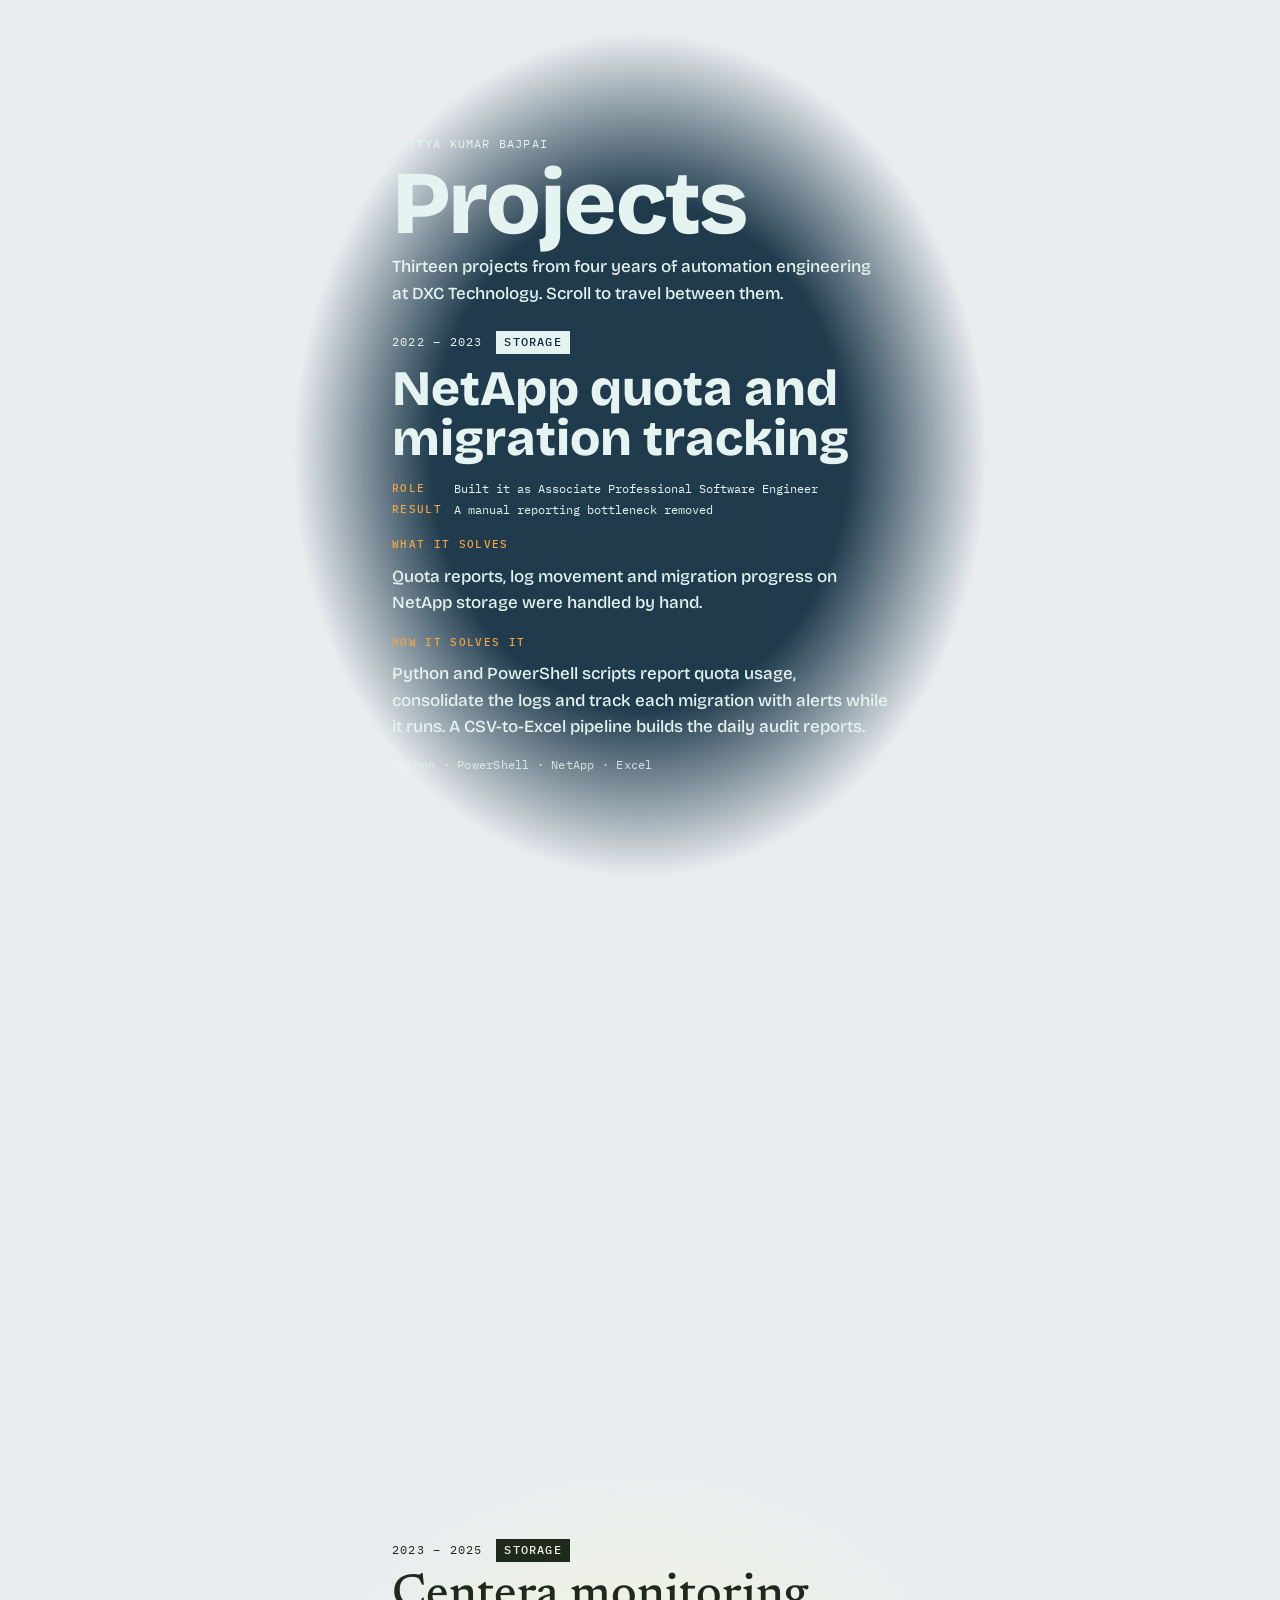
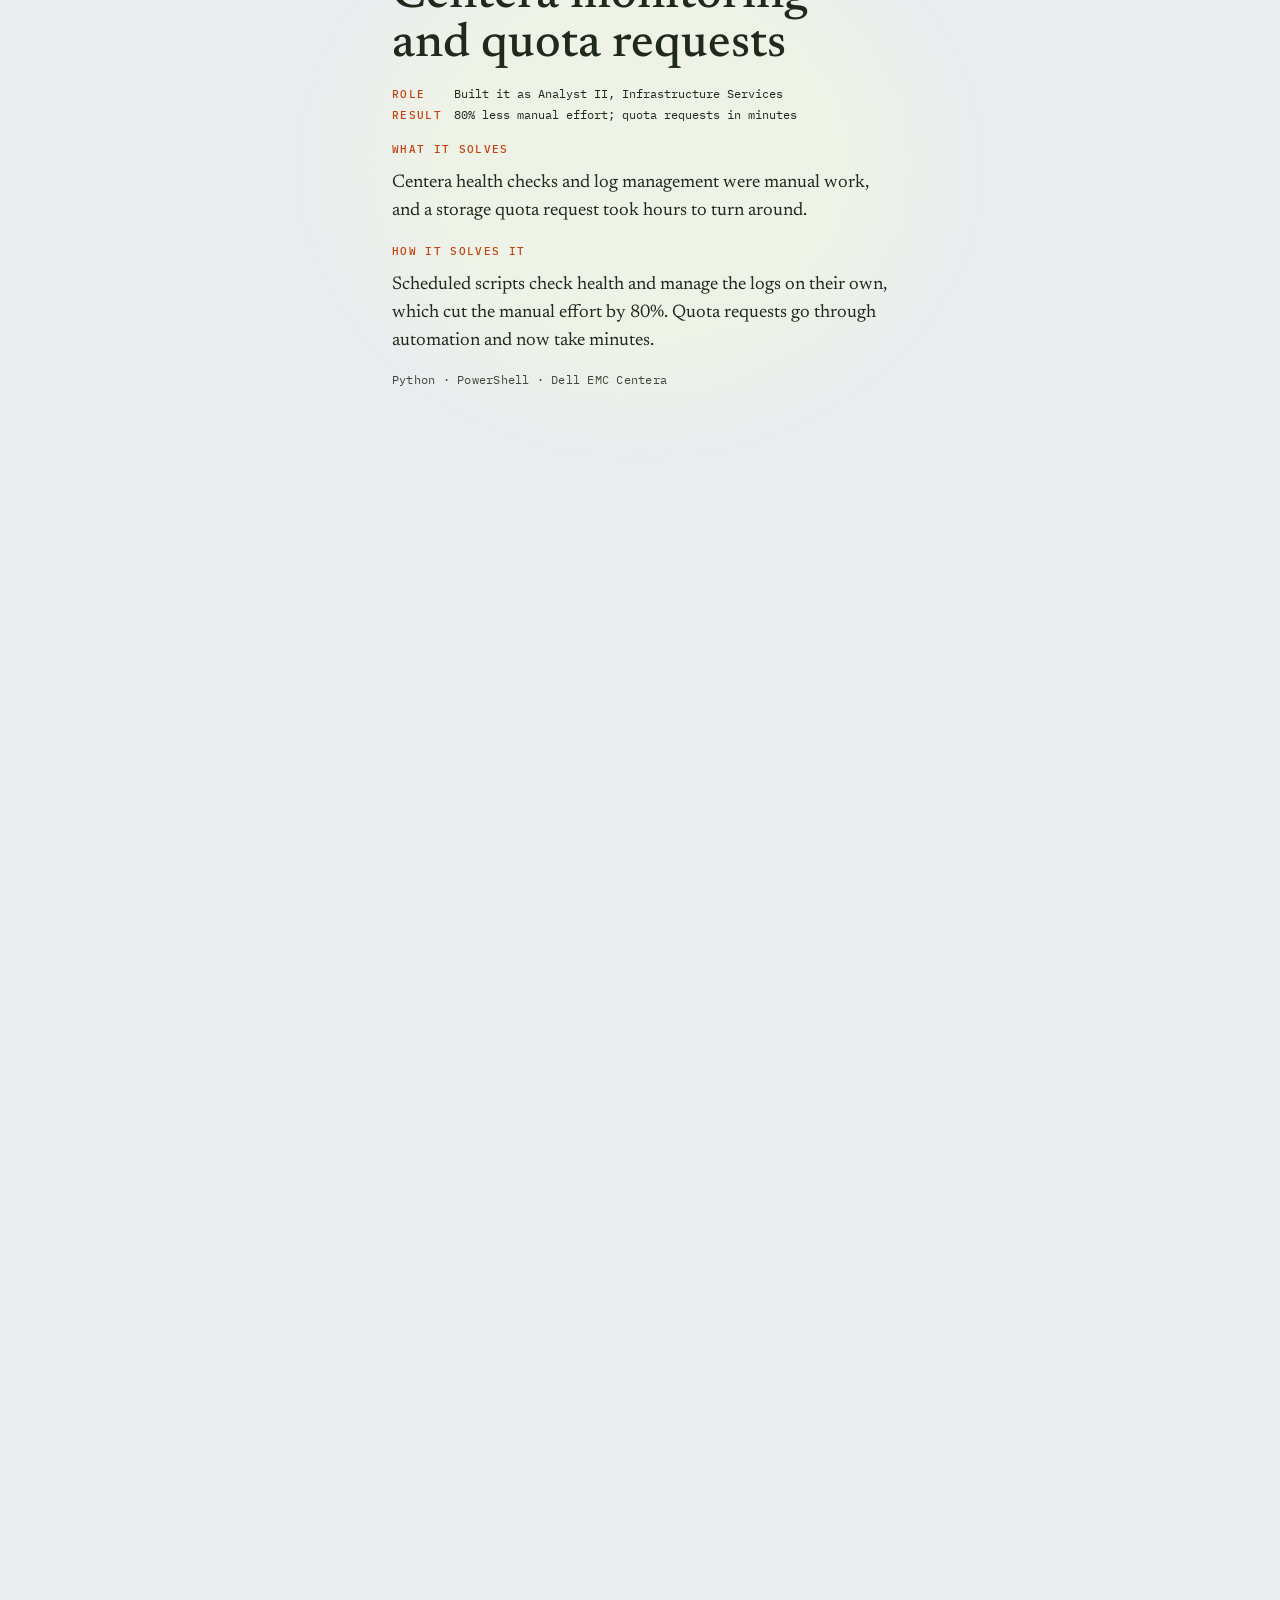
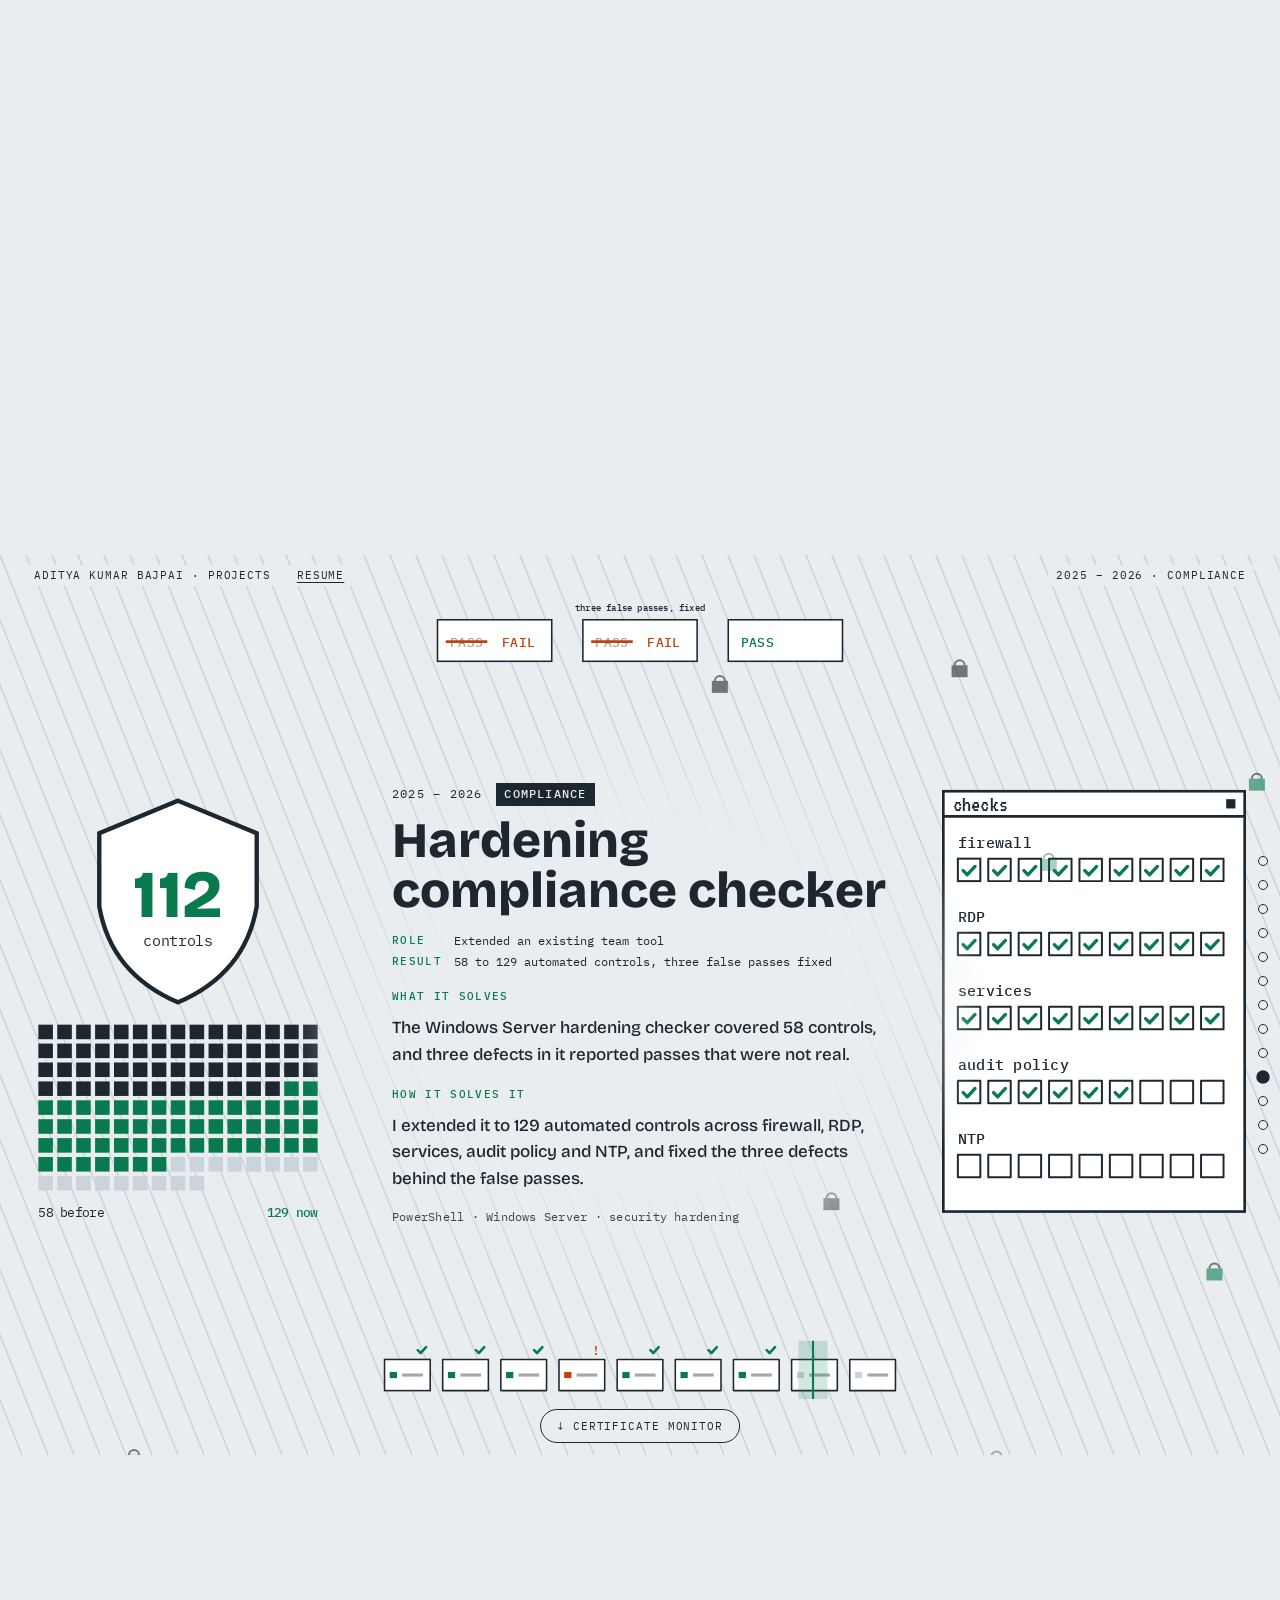
==== projects.html @ f80a4e87 "Add files via upload" ====
<!doctype html>
<html lang="en">
<head>
<meta charset="utf-8">
<meta name="viewport" content="width=device-width,initial-scale=1,viewport-fit=cover">
<title>Projects · Aditya Kumar Bajpai</title>
<meta name="description" content="Thirteen automation projects, each with what it solves and how.">
<meta name="author" content="Aditya Kumar Bajpai">
<meta name="referrer" content="no-referrer">
<meta property="og:title" content="Projects · Aditya Kumar Bajpai">
<meta property="og:description" content="Thirteen automation projects, each with what it solves and how.">
<meta property="og:type" content="website">
<link rel="icon" href="data:image/svg+xml,%3Csvg xmlns='http://www.w3.org/2000/svg' viewBox='0 0 32 32'%3E%3Crect width='32' height='32' fill='%2315202E'/%3E%3Cpath d='M9 24 16 7l7 17M11.6 18.5h8.8' fill='none' stroke='%23F0A422' stroke-width='3' stroke-linecap='round' stroke-linejoin='round'/%3E%3C/svg%3E">
<link rel="stylesheet" href="fonts/fonts.css">
<style>:root{color-scheme:light;box-sizing:border-box;padding-top:env(safe-area-inset-top,0px);padding-bottom:env(safe-area-inset-bottom,0px)}html{scroll-padding-top:env(safe-area-inset-top,0px)}body{margin:0;padding:0}img{max-width:100%}[hidden]{display:none!important}</style>
</head>
<body>
<style>
/* Layout: one centred, left-aligned text column per project; a fixed live environment grows in from all four edges around it, and the page auto-scrolls between projects while one world retreats and the next grows. */
:root{color-scheme:light;
  --serif:"Newsreader",Georgia,"Times New Roman",serif;
  --pixel:"VT323","Courier New",monospace;
  --mono:"IBM Plex Mono",ui-monospace,Consolas,"Courier New",monospace;
  --black:"Archivo","Arial Black",Arial,sans-serif;
  --grot:"Bricolage Grotesque","Trebuchet MS",Arial,sans-serif;
  --cbg:#0D2B3E;--cfg:#E6F4F1;
}
*{box-sizing:border-box}
html{scroll-behavior:auto}
body{margin:0;background:#0D2B3E;color:#E6F4F1;font-size:17px;line-height:1.55;overflow-x:hidden}
canvas.env{position:fixed;left:0;top:0;width:100%;height:100%;pointer-events:none;display:none}
.js canvas.env{display:block}
#cb{z-index:0}
#cf{z-index:2}
main{position:relative;z-index:1;overflow-x:clip}

.p1{--bg:#0D2B3E;--fg:#E6F4F1;--ac:#F2A541}
.p2{--bg:#EEF2E6;--fg:#1F2A1C;--ac:#C2410C}
.p3{--bg:#1B1035;--fg:#EFE9FF;--ac:#3EE0D0}
.p4{--bg:#F2F6FA;--fg:#0E2233;--ac:#E11D48}
.p5{--bg:#FBF3DF;--fg:#2B2118;--ac:#7A3FF2}
.p6{--bg:#103B2C;--fg:#EFFFF4;--ac:#FFD23F}
.p7{--bg:#2A0E1F;--fg:#FFE9F2;--ac:#3EE08F}
.p8{--bg:#FFD400;--fg:#141200;--ac:#0B3BD9}
.p9{--bg:#0B4F9E;--fg:#F2F8FF;--ac:#FFC83D}
.p10{--bg:#E9EDF0;--fg:#1C2730;--ac:#087A4D}
.p11{--bg:#1B2430;--fg:#E8EEF5;--ac:#F2B544}
.p12{--bg:#FFF1E8;--fg:#33150A;--ac:#C8401B}
.p13{--bg:#231A5C;--fg:#F1EEFF;--ac:#FFAE41}

section.sc{position:relative;min-height:100vh;display:grid;align-items:center;padding:clamp(76px,15vh,150px) 20px;background:var(--bg);color:var(--fg)}
.js section.sc{background:transparent}
.gap{height:45vh}
.txt{position:relative;isolation:isolate;width:min(100%,31rem);margin-inline:auto;display:grid;gap:10px;text-align:left;min-width:0}
.txt::before{content:"";position:absolute;inset:-16% -20%;z-index:-1;pointer-events:none;background:radial-gradient(closest-side,var(--bg) 60%,transparent);opacity:.92}
.txt p{margin:0}
.when{display:flex;flex-wrap:wrap;gap:6px 14px;align-items:baseline;font-family:var(--mono);font-size:.76rem;letter-spacing:.1em;text-transform:uppercase}
.when b{font-weight:500;background:var(--fg);color:var(--bg);padding:2px 8px}
h1,h2{margin:0;text-wrap:balance;line-height:1.02}
.site{font-family:var(--mono);font-size:.76rem;letter-spacing:.1em;text-transform:uppercase}
h1{font-family:var(--grot);font-weight:800;font-size:clamp(3.2rem,10vw,5.6rem);line-height:.9;letter-spacing:-.02em}
.lede{margin-bottom:14px !important}
.lab{font-family:var(--mono);font-size:.7rem;font-weight:500;letter-spacing:.12em;text-transform:uppercase;color:var(--ac);margin-top:8px !important}
.stack{font-family:var(--mono);font-size:.74rem;letter-spacing:.02em;opacity:.85;margin-top:6px !important}

html{overflow-anchor:none}
.facts{display:grid;grid-template-columns:auto minmax(0,1fr);gap:3px 12px;margin:4px 0 0;font-family:var(--mono);font-size:.78rem;line-height:1.45}
.facts dt{font-size:.7rem;font-weight:500;letter-spacing:.12em;text-transform:uppercase;color:var(--ac);padding-top:.12em}
.facts dd{margin:0;min-width:0}
.more{margin-top:4px}
.more summary{display:inline-flex;align-items:center;gap:8px;cursor:pointer;list-style:none;font-family:var(--mono);font-size:.7rem;font-weight:500;letter-spacing:.1em;text-transform:uppercase;color:var(--fg);border:1.5px solid var(--fg);padding:5px 12px;border-radius:999px;user-select:none;-webkit-user-select:none}
.more summary::-webkit-details-marker{display:none}
.more summary::before{content:"+";font-size:.95rem;line-height:.7;letter-spacing:0}
.more[open] summary::before{content:"\2212"}
.more summary:hover{background:var(--fg);color:var(--bg)}
.more summary:focus-visible{outline:2px solid var(--fg);outline-offset:2px}
.more ul{margin:12px 0 2px;padding:0;list-style:none;display:grid;gap:8px;font-size:.9em;line-height:1.45}
.more li{position:relative;padding-left:1.15em}
.more li::before{content:"\2013";position:absolute;left:0;top:0;color:var(--ac)}
@media (min-width:1000px) and (max-height:800px){.txt{gap:7px}.lab{margin-top:4px !important}.lede{margin-bottom:8px !important}section.sc{padding-block:54px 60px}h1{font-size:clamp(2.8rem,6vw,3.9rem)}}

.t-grot{font-family:var(--grot);font-size:1.06rem}
.t-grot h2{font-family:var(--grot);font-weight:800;font-size:clamp(2rem,5vw,3.1rem)}
.t-black{font-family:var(--black);font-size:1rem}
.t-black h2{font-family:var(--black);font-weight:900;text-transform:uppercase;font-size:clamp(1.9rem,5vw,3rem);line-height:.92;letter-spacing:-.02em}
.t-mono{font-family:var(--mono);font-size:.92rem}
.t-mono h2{font-family:var(--mono);font-weight:500;font-size:clamp(1.5rem,3.6vw,2.1rem);line-height:1.12}
.t-pixel{font-family:var(--mono);font-size:.92rem}
.t-pixel h2{font-family:var(--pixel);font-weight:400;font-size:clamp(2.4rem,5.8vw,3.7rem);color:var(--ac);line-height:.95}
.t-serif{font-family:var(--serif);font-size:1.14rem}
.t-serif h2{font-family:var(--serif);font-weight:500;font-size:clamp(2rem,4.8vw,3rem)}

.bar{position:fixed;top:0;left:0;right:0;z-index:3;display:flex;justify-content:space-between;gap:10px;padding:calc(env(safe-area-inset-top,0px) + 10px) clamp(12px,3vw,26px) 0;font-family:var(--mono);font-size:.7rem;letter-spacing:.08em;text-transform:uppercase;color:var(--cfg);pointer-events:none}
.bar span,.bar a{background:var(--cbg);color:var(--cfg);padding:2px 8px;transition:background-color .5s,color .5s;white-space:nowrap}
.bar a{pointer-events:auto;text-decoration:underline;text-underline-offset:3px}
.bar a:focus-visible{outline:2px solid var(--cfg);outline-offset:2px}
#moodlabel{margin-left:auto}
.dots{position:fixed;right:6px;top:50%;transform:translateY(-50%);z-index:3;display:none;gap:2px}
.js .dots{display:grid}
.dots button{width:22px;height:22px;padding:0;border:0;background:none;cursor:pointer;display:grid;place-items:center}
.dots button::before{content:"";width:8px;height:8px;border-radius:50%;border:1.5px solid var(--cfg);background:var(--cbg);transition:background-color .4s,border-color .4s,transform .3s}
.dots button[aria-current="true"]::before{background:var(--cfg);transform:scale(1.35)}
#next{position:fixed;left:50%;bottom:calc(env(safe-area-inset-bottom,0px) + 12px);transform:translateX(-50%);z-index:3;display:none;font-family:var(--mono);font-size:.7rem;letter-spacing:.08em;text-transform:uppercase;background:var(--cbg);color:var(--cfg);border:1.5px solid var(--cfg);padding:9px 16px;border-radius:999px;cursor:pointer;white-space:nowrap;transition:background-color .5s,color .5s,border-color .5s,opacity .25s}
.js #next{display:block}
.dots button:focus-visible,#next:focus-visible{outline:2px solid var(--cfg);outline-offset:2px}
@media (max-width:999px){
  /* the drawings get the top two fifths of the screen; the words start below them and scroll up over them */
  section.sc{padding-block:26vh;align-items:start}
  .js section.sc{padding-top:clamp(170px,40vh + 18px,580px);padding-bottom:clamp(118px,20vh + 8px,238px)}
  .dots{display:none !important}
  .bar .here{display:none}
  .txt::before{inset:-18px -12px;background:var(--bg);opacity:.9;filter:blur(12px)}
  .more summary{padding:8px 14px}
}
@media (min-width:600px) and (max-width:999px){html{font-size:112%}}
@media (min-width:1500px) and (min-height:850px){html{font-size:115%}}
@media (min-width:1800px) and (min-height:980px){html{font-size:128%}}
@media (min-width:2300px) and (min-height:1250px){html{font-size:150%}}
</style>

<canvas class="env" id="cb" aria-hidden="true"></canvas>
<main id="work">
<section class="sc p1 t-grot" data-when="2022 – 2023" data-word="Storage" data-short="NetApp tracking"><div class="txt">
  <p class="site">Aditya Kumar Bajpai</p>
  <h1>Projects</h1>
  <p class="lede">Thirteen projects from four years of automation engineering at DXC Technology. Scroll to travel between them.</p>
  <p class="when"><span>2022 – 2023</span><b>Storage</b></p><h2>NetApp quota and migration tracking</h2>
  <dl class="facts"><dt>Role</dt><dd>Built it as Associate Professional Software Engineer</dd><dt>Result</dt><dd>A manual reporting bottleneck removed</dd></dl>
  <p class="lab">What it solves</p>
  <p>Quota reports, log movement and migration progress on NetApp storage were handled by hand.</p>
  <p class="lab">How it solves it</p>
  <p>Python and PowerShell scripts report quota usage, consolidate the logs and track each migration with alerts while it runs. A CSV-to-Excel pipeline builds the daily audit reports.</p>
  <p class="stack">Python · PowerShell · NetApp · Excel</p>
</div></section>
<div class="gap"></div>
<section class="sc p2 t-serif" data-when="2023 – 2025" data-word="Storage" data-short="Centera and quotas"><div class="txt">
  <p class="when"><span>2023 – 2025</span><b>Storage</b></p><h2>Centera monitoring and quota requests</h2>
  <dl class="facts"><dt>Role</dt><dd>Built it as Analyst II, Infrastructure Services</dd><dt>Result</dt><dd>80% less manual effort; quota requests in minutes</dd></dl>
  <p class="lab">What it solves</p>
  <p>Centera health checks and log management were manual work, and a storage quota request took hours to turn around.</p>
  <p class="lab">How it solves it</p>
  <p>Scheduled scripts check health and manage the logs on their own, which cut the manual effort by 80%. Quota requests go through automation and now take minutes.</p>
  <p class="stack">Python · PowerShell · Dell EMC Centera</p>
</div></section>
<div class="gap"></div>
<section class="sc p3 t-black" data-when="2023 – 2025" data-word="Reporting" data-short="Seven platforms, one report"><div class="txt">
  <p class="when"><span>2023 – 2025</span><b>Reporting</b></p><h2>Seven platforms, one report</h2>
  <dl class="facts"><dt>Role</dt><dd>Built it as Analyst II, Infrastructure Services</dd><dt>Result</dt><dd>Seven report formats reduced to one structured set</dd></dl>
  <p class="lab">What it solves</p>
  <p>VMAX, PowerMax, 3PAR, Pure, Brocade, MDS and Centera each report in their own format. One view of the storage estate meant collecting and reshaping every report by hand.</p>
  <p class="lab">How it solves it</p>
  <p>Scripts collect each platform's report and normalise it into a single structured reporting set, covering storage arrays, SAN switches and archive storage.</p>
  <p class="stack">Python · PowerShell · Dell EMC · HPE 3PAR · Pure Storage · Brocade · Cisco MDS</p>
</div></section>
<div class="gap"></div>
<section class="sc p4 t-grot" data-when="2023 – 2025" data-word="Monitoring" data-short="Predictive monitoring"><div class="txt">
  <p class="when"><span>2023 – 2025</span><b>Monitoring</b></p><h2>Predictive monitoring</h2>
  <dl class="facts"><dt>Role</dt><dd>Built it as Analyst II, Infrastructure Services</dd><dt>Result</dt><dd>From reactive alerting to early intervention</dd></dl>
  <p class="lab">What it solves</p>
  <p>Alerts fired only after a server was already in trouble, so the team was always reacting.</p>
  <p class="lab">How it solves it</p>
  <p>Time-series and tree-based models watch CPU, memory, disk I/O and network metrics. They forecast where each one is heading and flag anomalies, so the team can step in early.</p>
  <p class="stack">Python · pandas · scikit-learn · Matplotlib · time-series forecasting · anomaly detection</p>
</div></section>
<div class="gap"></div>
<section class="sc p5 t-serif" data-when="2023 – 2025" data-word="Knowledge" data-short="Runbook assistant"><div class="txt">
  <p class="when"><span>2023 – 2025</span><b>Knowledge</b></p><h2>A private runbook assistant</h2>
  <dl class="facts"><dt>Role</dt><dd>Built it as Analyst II, Infrastructure Services</dd><dt>Result</dt><dd>Faster troubleshooting and onboarding, all in-house</dd></dl>
  <p class="lab">What it solves</p>
  <p>Answers were spread across runbooks, CSVs and PDFs, which slowed troubleshooting and onboarding. Operational data could not go to an outside service.</p>
  <p class="lab">How it solves it</p>
  <p>The documents are split, embedded and indexed with FAISS. A model served locally by Ollama answers from the passages it retrieves. Everything is hosted in-house.</p>
  <p class="stack">Python · RAG · Ollama · FAISS</p>
</div></section>
<div class="gap"></div>
<section class="sc p6 t-mono" data-when="2025 – 2026" data-word="ITSM" data-short="ServiceNow suite"><div class="txt">
  <p class="when"><span>2025 – 2026</span><b>ITSM</b></p><h2>ServiceNow Ticket Operations Suite</h2>
  <dl class="facts"><dt>Role</dt><dd>Built and own it</dd><dt>Result</dt><dd>Hours of manual queue handling replaced every day</dd></dl>
  <p class="lab">What it solves</p>
  <p>Incident and RITM queues were watched by hand, the same web forms were filled in again and again, and reports were put together manually. It cost hours every day.</p>
  <p class="lab">How it solves it</p>
  <p>Python and Selenium drive the browser. The suite extracts the queues, completes the repetitive forms and emails scheduled reports through Outlook. Task Scheduler runs it unattended on Windows VMs.</p>
  <details class="more"><summary>Engineering detail</summary><ul>
    <li>Works through ServiceNow's web interface with Selenium and Edge WebDriver, and sends its reports through Outlook with win32com.</li>
    <li>The unassigned-ticket report starts every 5 minutes and a run takes about 2. A run still open at 4 minutes is force-terminated, so a stuck browser cannot block the next one.</li>
    <li>Connection failures are detected at page load. The run exits cleanly and the next scheduled start begins fresh, with layered fail-safe exits behind that.</li>
    <li>It shares one Python installation and one Edge driver with other automation on the same machines, so every change has to leave the neighbours untouched.</li>
  </ul></details>
  <p class="stack">Python · Selenium · Edge WebDriver · ServiceNow · Task Scheduler · Outlook/win32com</p>
</div></section>
<div class="gap"></div>
<section class="sc p7 t-pixel" data-when="2025 – 2026" data-word="Resilience" data-short="Heartbeat failover"><div class="txt">
  <p class="when"><span>2025 – 2026</span><b>Resilience</b></p><h2>Heartbeat failover scheduler</h2>
  <dl class="facts"><dt>Role</dt><dd>Designed it for the ServiceNow suite</dd><dt>Result</dt><dd>Reporting continues through a VM failure, unattended</dd></dl>
  <p class="lab">What it solves</p>
  <p>Scheduled reporting on one VM stops when that VM stops.</p>
  <p class="lab">How it solves it</p>
  <p>Three Windows VMs send each other heartbeats by email, over the Outlook channel the reports already use, and elect a leader. When the leader goes quiet, another VM takes over the schedule. The failed one rejoins when it recovers.</p>
  <p class="stack">Python · Windows VMs · email heartbeats · leader election</p>
</div></section>
<div class="gap"></div>
<section class="sc p8 t-black" data-when="2025 – 2026" data-word="Filesystem" data-short="VoluMetric"><div class="txt">
  <p class="when"><span>2025 – 2026</span><b>Filesystem</b></p><h2>VoluMetric</h2>
  <dl class="facts"><dt>Role</dt><dd>Rebuilt the scan engine</dd><dt>Result</dt><dd>Full-volume scan cut from about 46 s to about 4 s</dd></dl>
  <p class="lab">What it solves</p>
  <p>A filesystem inventory that walks every directory is slow. A full volume took about 46 seconds.</p>
  <p class="lab">How it solves it</p>
  <p>VoluMetric reads the NTFS Master File Table directly. 800,000+ records and 490,000+ file paths resolve in about 4 seconds, including hard links, junctions and symlinks, with zero unaccounted records and full parity with the directory walk.</p>
  <details class="more"><summary>Engineering detail</summary><ul>
    <li>Reads the Master File Table through the Win32 API from PowerShell, in place of one filesystem call per directory.</li>
    <li>Resolves hard links, junctions and symlinks, the cases where a file record and a path are not one-to-one.</li>
    <li>Checked against the original directory-walk engine: full parity, and zero unaccounted records out of 800,000+.</li>
    <li>Per-function logging, and a clean-up pass for empty cells in the CSV output.</li>
  </ul></details>
  <p class="stack">PowerShell · NTFS internals · Win32 API</p>
</div></section>
<div class="gap"></div>
<section class="sc p9 t-mono" data-when="2025 – 2026" data-word="Policy" data-short="Policy engine"><div class="txt">
  <p class="when"><span>2025 – 2026</span><b>Policy</b></p><h2>Policy Change Apply Engine</h2>
  <dl class="facts"><dt>Role</dt><dd>Designed and wrote it</dd><dt>Result</dt><dd>Policy changes land on offline servers, all or nothing</dd></dl>
  <p class="lab">What it solves</p>
  <p>Group Policy and Security Options changes had to reach Windows Server 2016 and 2019 fleets with no internet access. The change request names each policy the way gpedit shows it, not as a registry key.</p>
  <p class="lab">How it solves it</p>
  <p>One self-contained PowerShell 5.1 script. It resolves every policy name against the server's own ADMX files at runtime, applies only when every row maps, and writes a per-server report for aggregation across the fleet.</p>
  <details class="more"><summary>Engineering detail</summary><ul>
    <li>Each server resolves the names against its own ADMX and ADML files at run time. A text pre-filter picks the candidate files and only those are parsed as XML.</li>
    <li>That targeted lookup replaced a first version that inventoried every policy on the server and used too much CPU and RAM.</li>
    <li>Security Options have no ADMX. The engine finds them in the server's own security-policy registration and applies them with secedit.</li>
    <li>Runs as one BladeLogic job, with numbered exit codes and a report CSV shaped so a whole fleet aggregates into one file.</li>
    <li>No modules and no internet needed, and nothing hardcoded: paths, language and tool locations come from the machine.</li>
  </ul></details>
  <p class="stack">PowerShell 5.1 · ADMX/ADML · secedit · Windows Registry · BladeLogic</p>
</div></section>
<div class="gap"></div>
<section class="sc p10 t-grot" data-when="2025 – 2026" data-word="Compliance" data-short="Hardening checker"><div class="txt">
  <p class="when"><span>2025 – 2026</span><b>Compliance</b></p><h2>Hardening compliance checker</h2>
  <dl class="facts"><dt>Role</dt><dd>Extended an existing team tool</dd><dt>Result</dt><dd>58 to 129 automated controls, three false passes fixed</dd></dl>
  <p class="lab">What it solves</p>
  <p>The Windows Server hardening checker covered 58 controls, and three defects in it reported passes that were not real.</p>
  <p class="lab">How it solves it</p>
  <p>I extended it to 129 automated controls across firewall, RDP, services, audit policy and NTP, and fixed the three defects behind the false passes.</p>
  <p class="stack">PowerShell · Windows Server · security hardening</p>
</div></section>
<div class="gap"></div>
<section class="sc p11 t-mono" data-when="2025 – 2026" data-word="Certificates" data-short="Certificate monitor"><div class="txt">
  <p class="when"><span>2025 – 2026</span><b>Certificates</b></p><h2>SAN switch certificate monitor</h2>
  <dl class="facts"><dt>Role</dt><dd>Built it, then rewrote the collector for reliability</dd><dt>Result</dt><dd>Renewals flagged up to three months ahead</dd></dl>
  <p class="lab">What it solves</p>
  <p>Certificates on SAN switches in several regions expire on their own dates. Checking them by hand means logging in to each switch through a jump host.</p>
  <p class="lab">How it solves it</p>
  <p>A Python script drives the SSH sessions through the jump hosts, reads the expiry dates and writes a colour-coded Excel report: green above three months, amber from two to three, red under two. The flagged rows go out by email.</p>
  <details class="more"><summary>Engineering detail</summary><ul>
    <li>Two hops per switch: SSH to a jump host with single sign-on, then SSH from there to the switch.</li>
    <li>The first collector used an expect-style library that hung silently on the VM. I rewrote it on plain subprocess calls to plink, and it now collects every switch over one jump-host session.</li>
    <li>Switches that fail on the first jump host are retried at the end of the run through a second one.</li>
    <li>Reads three certificate expiries per switch and converts every timestamp to one time zone before comparing.</li>
    <li>Delivers a timestamped Excel report, plus an HTML email of the flagged rows through Outlook.</li>
  </ul></details>
  <p class="stack">Python · SSH (plink) · Brocade · Excel · Outlook</p>
</div></section>
<div class="gap"></div>
<section class="sc p12 t-black" data-when="2025 – 2026" data-word="Dashboard" data-short="Opportunity dashboard"><div class="txt">
  <p class="when"><span>2025 – 2026</span><b>Dashboard</b></p><h2>Automation Opportunity Dashboard</h2>
  <dl class="facts"><dt>Role</dt><dd>Designed and built it, shipped as versioned releases</dd><dt>Result</dt><dd>Put forward to executives for company-wide rollout</dd></dl>
  <p class="lab">What it solves</p>
  <p>The team's automation opportunities lived in an Excel tracker with no quick way to see status or patterns. CDN chart libraries are blocked on the network.</p>
  <p class="lab">How it solves it</p>
  <p>A single HTML file. It parses the workbook in the browser, draws every chart as hand-written SVG, cross-filters on click, and exports the filtered data to Excel and each chart to PNG. Reload the workbook and it refreshes.</p>
  <details class="more"><summary>Engineering detail</summary><ul>
    <li>No libraries at all. The page reads .xlsx with native browser APIs and draws its own charts, because nothing can be loaded from a CDN.</li>
    <li>Covers the automation pipeline across six technology towers, with status, owner, percent complete and a dated comment log for each opportunity.</li>
    <li>Multi-select filter pills, and every chart filters the others on click.</li>
    <li>The team keeps updating the Excel tracker they already had. Reloading the file refreshes the dashboard.</li>
  </ul></details>
  <p class="stack">Vanilla JavaScript · SVG · HTML/CSS · Excel</p>
</div></section>
<div class="gap"></div>
<section class="sc p13 t-grot" data-when="2025 – 2026" data-word="Learning" data-short="Learning hub"><div class="txt">
  <p class="when"><span>2025 – 2026</span><b>Learning</b></p><h2>Learning and Certification Hub</h2>
  <dl class="facts"><dt>Role</dt><dd>Designed and built it</dd><dt>Result</dt><dd>Row-by-row reading replaced by click-through drill-down</dd></dl>
  <p class="lab">What it solves</p>
  <p>Learning hours and certifications for 68 manager teams sat in two Excel exports that had to be read row by row.</p>
  <p class="lab">How it solves it</p>
  <p>A self-contained dashboard reads both workbooks in the browser. A small loopback-only PowerShell server serves it and shuts down when the tab closes. Click any figure to drill down, level after level, and export exactly the rows on screen.</p>
  <details class="more"><summary>Engineering detail</summary><ul>
    <li>Two audiences on one page: large headline numbers for the executive board, then the working dashboard for engineers and team leads.</li>
    <li>Three tabs: learning hours, certifications and the certification roadmap.</li>
    <li>Drill-down is a stack of panels of any depth, from programme to team to sub-team to individual records. Each panel exports its own rows as a real .xlsx.</li>
    <li>It uses the workbooks' own categories unchanged, so an export always matches the source.</li>
    <li>Starts with one double-click and nothing is uploaded: the server only listens on the local machine.</li>
  </ul></details>
  <p class="stack">Vanilla JavaScript · SVG · PowerShell · Excel</p>
</div></section>
</main>
<canvas class="env" id="cf" aria-hidden="true"></canvas>
<header class="bar"><span class="here">Aditya Kumar Bajpai · Projects</span><a href="index.html">Resume</a><span id="moodlabel">2022 – 2023 · Storage</span></header>
<nav class="dots" id="dots" aria-label="Projects"></nav>
<button id="next" type="button">↓ Centera and quotas</button>
<script>
(function(){
'use strict';
var root=document.documentElement;
var cb=document.getElementById('cb'),cf=document.getElementById('cf');
if(!cb||!cb.getContext)return;
root.classList.add('js');
var BX=cb.getContext('2d'),FX=cf.getContext('2d');
var RM=!!(window.matchMedia&&matchMedia('(prefers-reduced-motion: reduce)').matches);
var W=0,H=0,MOB=false,L={};
var TAU=Math.PI*2,PI=Math.PI;

/* ---------- helpers ---------- */
function cl(x,a,b){a=a==null?0:a;b=b==null?1:b;return x<a?a:x>b?b:x}
function lerp(a,b,k){return a+(b-a)*k}
function sm(a,b,x){x=cl((x-a)/(b-a));return x*x*(3-2*x)}
function eo(x){x=cl(x);return 1-Math.pow(1-x,3)}
function bk(x){x=cl(x);var c=1.70158;return 1+(c+1)*Math.pow(x-1,3)+c*Math.pow(x-1,2)}
function hs(n){var s=Math.sin(n*127.1+311.7)*43758.5453;return s-Math.floor(s)}
function stg(p,i,n,span){span=span||.45;return cl((p-(i/Math.max(1,n))*(1-span))/span)}
function rgb(h){return [parseInt(h.slice(1,3),16),parseInt(h.slice(3,5),16),parseInt(h.slice(5,7),16)]}
function mix(a,b,k){a=rgb(a);b=rgb(b);return 'rgb('+Math.round(lerp(a[0],b[0],k))+','+Math.round(lerp(a[1],b[1],k))+','+Math.round(lerp(a[2],b[2],k))+')'}
function FM(px,w){return (w||400)+' '+px+'px "IBM Plex Mono",ui-monospace,Consolas,monospace'}
function FP(px){return px+'px VT323,"Courier New",monospace'}
function FG(px,w){return (w||800)+' '+px+'px "Bricolage Grotesque","Trebuchet MS",Arial,sans-serif'}
function fit(g,r,dw,dh,ax,ay){var s=Math.min(r.w/dw,r.h/dh);g.translate(r.x+(r.w-dw*s)*(ax==null?.5:ax),r.y+(r.h-dh*s)*(ay==null?.5:ay));g.scale(s,s);return s}
function enter(g,r,side,p,d){d=d||0;var k=1-eo(cl((p-d)/(1-d)));
  if(side=='l')g.translate(-(r.x+r.w+40)*k,0);else if(side=='r')g.translate((W-r.x+40)*k,0);else if(side=='t')g.translate(0,-(r.y+r.h+40)*k);else g.translate(0,(H-r.y+40)*k)}
/* draw a widget designed at dw x dh into rect r, sliding in from one edge */
function wd(g,r,side,p,d,dw,dh,ax,ay,fn){if(!r||r.w<30||r.h<30)return;g.save();enter(g,r,side,p,d);fit(g,r,dw,dh,ax,ay);fn(g);g.restore()}
function sub(r,fx,fy,fw,fh){return {x:r.x+r.w*fx,y:r.y+r.h*fy,w:r.w*fw,h:r.h*fh}}
function win(g,w,h,title,c,fill){g.fillStyle=fill||c.bg;g.fillRect(0,0,w,h);g.strokeStyle=c.fg;g.lineWidth=2;g.strokeRect(1,1,w-2,h-2);g.beginPath();g.moveTo(0,20);g.lineTo(w,20);g.stroke();g.fillStyle=c.fg;g.font=FP(17);g.textBaseline='middle';g.textAlign='left';g.fillText(title,8,11);g.fillRect(w-15,7,7,7);g.textBaseline='alphabetic'}
function bmp(g,rows,x,y,s,col){g.fillStyle=col;for(var r=0;r<rows.length;r++){var row=rows[r];for(var c=0;c<row.length;c++)if(row.charAt(c)=='#')g.fillRect(x+c*s,y+r*s,s,s)}}
function rr(g,x,y,w,h,r){g.beginPath();if(g.roundRect)g.roundRect(x,y,w,h,r);else g.rect(x,y,w,h)}
function circ(g,x,y,r){g.beginPath();g.arc(x,y,r,0,TAU)}
function line(g,x1,y1,x2,y2){g.beginPath();g.moveTo(x1,y1);g.lineTo(x2,y2);g.stroke()}
function txt(g,s,x,y,font,col,al){g.font=font;g.fillStyle=col;g.textAlign=al||'left';g.fillText(s,x,y)}
var SC=[];

/* ---------- shared drawing bits ---------- */
function tick(g,x,y,s,col,w){g.strokeStyle=col;g.lineWidth=w||3;g.lineCap='round';g.lineJoin='round';g.beginPath();g.moveTo(x-s,y);g.lineTo(x-s*.3,y+s*.7);g.lineTo(x+s,y-s*.7);g.stroke()}
function xmark(g,x,y,s,col,w){g.strokeStyle=col;g.lineWidth=w||3;g.lineCap='round';line(g,x-s,y-s,x+s,y+s);line(g,x+s,y-s,x-s,y+s)}
function mail(g,x,y,w,h,fill,ink){g.fillStyle=fill;g.fillRect(x,y,w,h);g.strokeStyle=ink;g.lineWidth=1.5;g.strokeRect(x,y,w,h);g.beginPath();g.moveTo(x,y);g.lineTo(x+w/2,y+h*.55);g.lineTo(x+w,y);g.stroke()}
function pbar(g,x,y,w,h,k,back,front){g.fillStyle=back;g.fillRect(x,y,w,h);g.fillStyle=front;g.fillRect(x,y,w*cl(k),h)}
function cyc(t,T){return RM?T*.82:t%T}
function sheet(g,x,y,w,h,fill,ink,n){g.fillStyle=fill;g.fillRect(x,y,w,h);g.strokeStyle=ink;g.lineWidth=1.5;g.strokeRect(x,y,w,h);g.fillStyle=ink;for(var i=0;i<(n||3);i++)g.fillRect(x+5,y+6+i*7,(w-10)*(i%2?.6:.9),2.5)}
function srv(g,x,y,w,h,body,ink,led){g.fillStyle=body;g.fillRect(x,y,w,h);g.strokeStyle=ink;g.lineWidth=1.5;g.strokeRect(x,y,w,h);g.fillStyle=led;g.fillRect(x+5,y+h/2-3,7,6);g.save();g.globalAlpha*=.4;g.fillStyle=ink;g.fillRect(x+17,y+h/2-1.5,w-24,3);g.restore()}
function cloud(g,x,y,s,fill){g.fillStyle=fill;circ(g,x,y,10*s);g.fill();circ(g,x+12*s,y-6*s,12*s);g.fill();circ(g,x+26*s,y,10*s);g.fill();g.fillRect(x,y,26*s,10*s)}
function gear(g,x,y,r,a,teeth,col,hole){g.save();g.translate(x,y);g.rotate(a);g.fillStyle=col;g.beginPath();for(var i=0;i<teeth*2;i++){var r2=i%2?r:r*1.24,an=i*PI/teeth;g.lineTo(Math.cos(an-.07)*r2,Math.sin(an-.07)*r2);g.lineTo(Math.cos(an+.07)*r2,Math.sin(an+.07)*r2)}g.closePath();g.fill();g.fillStyle=hole;circ(g,0,0,r*.36);g.fill();g.restore()}
function folder(g,x,y,col){g.fillStyle=col;g.fillRect(x-9,y-5,18,12);g.fillRect(x-9,y-8,8,4)}
/* four widgets per scene: two beside the text, one above it, one below it */
function lay(e,w1,w2,w3,w4){var m=e.m,p=e.p,B=e.B;
  B.save();if(m)B.globalAlpha*=e.ta;
  wd(B,m?L.M1:sub(L.M1,0,.06,1,.84),m?'t':'l',p,0,w1[0],w1[1],.5,.5,w1[2]);
  wd(B,m?L.M2:sub(L.M2,0,.06,1,.84),m?'t':'r',p,.1,w2[0],w2[1],.5,.5,w2[2]);
  B.restore();
  if(!m&&w3)wd(B,L.S1,'t',p,.2,w3[0],w3[1],.5,0,w3[2]);
  if(w4){B.save();if(m)B.globalAlpha*=e.ba;wd(B,m?sub(L.Bt,0,.1,1,.7):L.S2,'b',p,.2,w4[0],w4[1],.5,1,w4[2]);B.restore()}}
/* loose pieces that drift across the whole screen; every fourth one passes in front of the words */
function drift(e,n,fn){var i,g,k=e.m?Math.ceil(n/2):n;for(i=0;i<k;i++){g=i%4==0?e.F:e.B;g.save();g.globalAlpha=e.p*(i%4==0?.5:.85);fn(g,i);g.restore()}}

/* ================= 1 NETAPP: volumes moving to a new filer ================= */
function s1mig(g,c,t){
  win(g,220,320,'migration',c,'#0A2231');
  var a=cyc(t,11),i,done=0;
  txt(g,'old filer',20,40,FM(9),c.fg);txt(g,'new filer',20,186,FM(9),c.fg);
  g.fillStyle=c.soft;g.fillRect(20,46,180,84);g.fillRect(20,192,180,84);
  g.fillStyle='#0A2231';for(i=0;i<8;i++){g.fillRect(30+(i%4)*42,54+Math.floor(i/4)*36,34,28);g.fillRect(30+(i%4)*42,200+Math.floor(i/4)*36,34,28)}
  g.strokeStyle=c.fg;g.lineWidth=1.5;g.setLineDash([4,4]);g.lineDashOffset=-t*18;line(g,110,134,110,188);g.setLineDash([]);
  for(i=0;i<8;i++){var k=sm(i*.95,i*.95+1.2,a),x=30+(i%4)*42,y=lerp(54,200,k)+Math.floor(i/4)*36;if(k>=1)done++;
    g.fillStyle=k>0&&k<1?'#FFD98A':c.ac;g.fillRect(x,y,34,28);g.fillStyle='#0A2231';g.fillRect(x+6,y+8,22,3);g.fillRect(x+6,y+15,14,3)}
  pbar(g,20,292,140,8,done/8,c.soft,c.ac);txt(g,Math.round(done/8*100)+'%',200,301,FM(11,500),c.fg,'right');
}
function s1quota(g,c,t){
  win(g,230,320,'quota report',c,'#0A2231');
  var i,lx=66+116*.9;
  for(i=0;i<8;i++){var y=38+i*30,u=cl(.3+hs(i+2)*.4+Math.sin(t*.5+i*1.7)*.12+(i==3?.34:0)),hot=u>.9;
    txt(g,'vol_0'+(i+1),10,y+9,FM(10),c.fg);pbar(g,66,y,116,10,u,c.soft,hot?'#FF6B5B':c.ac);
    txt(g,Math.round(u*100)+'%',222,y+9,FM(10,500),hot?'#FF6B5B':c.fg,'right')}
  g.strokeStyle=c.fg;g.lineWidth=1;g.setLineDash([3,3]);line(g,lx,32,lx,270);g.setLineDash([]);
  txt(g,'90%',lx,284,FM(8),c.fg,'center');
  var ph=(t*.35)%1;g.globalAlpha=Math.sin(ph*PI);mail(g,14+ph*150,294,26,17,c.fg,'#0A2231');g.globalAlpha=1;txt(g,'alert',222,307,FM(9),c.fg,'right');
}
function s1logs(g,c,t){
  var i;txt(g,'log movement',6,12,FM(9),c.fg);
  g.strokeStyle=c.soft;g.lineWidth=2;line(g,10,58,430,58);
  for(i=0;i<6;i++){var ph=(t*.13+i/6)%1,x=lerp(6,414,ph);g.globalAlpha=cl((1-ph)*6)*cl(ph*8);sheet(g,x,26,24,30,c.fg,'#0A2231',3)}
  g.globalAlpha=1;g.fillStyle=c.ac;g.fillRect(436,22,74,44);g.fillStyle='#0A2231';g.fillRect(436,30,74,4);txt(g,'archive',473,54,FM(10,500),'#0A2231','center');
}
function s1track(g,c,t){
  var a=cyc(t,11)/11,i,NM=['plan','copy','verify','cutover','logs','done'];
  g.strokeStyle=c.soft;g.lineWidth=4;line(g,40,36,480,36);g.strokeStyle=c.ac;line(g,40,36,40+440*a,36);
  for(i=0;i<6;i++){var x=40+i*88,on=a*5>=i-.02;g.fillStyle=on?c.ac:c.soft;circ(g,x,36,9);g.fill();if(on)tick(g,x,36,4,'#0A2231',2);txt(g,NM[i],x,64,FM(10),c.fg,'center')}
}
SC.push({c:{bg:'#0D2B3E',fg:'#E6F4F1',ac:'#F2A541',soft:'#1D4A63'},draw:function(e){
  var t=e.t,c=e.c,q=eo(e.p);
  drift(e,28,function(g,i){var y=hs(i)*H,sp=30+hs(i+3)*70,x=((t*sp+hs(i+7)*W)%(W+80))-40;g.fillStyle=i%5?c.soft:c.ac;g.fillRect(x,y,(14+hs(i+1)*34)*q,3)});
  lay(e,[220,320,function(g){s1mig(g,c,t)}],[230,320,function(g){s1quota(g,c,t)}],[520,72,function(g){s1logs(g,c,t)}],[520,74,function(g){s1track(g,c,t)}]);
}});

/* ================= 2 CENTERA: health on a schedule, quotas in minutes ================= */
function s2health(g,c,t){
  win(g,220,320,'health check',c,'#F7F9F1');
  var a=cyc(t,7),i,x;
  for(i=0;i<6;i++){var y=30+i*44,ok=a>i+.6;
    g.fillStyle=c.soft;g.fillRect(10,y,200,36);
    g.strokeStyle=c.fg;g.lineWidth=1.5;g.lineJoin='round';g.beginPath();
    for(x=0;x<=120;x+=3){var u=(x+t*50+i*23)%48,yy=y+20-(u<4?10:(u<8?-6:0));if(x==0)g.moveTo(18+x,yy);else g.lineTo(18+x,yy)}g.stroke();
    if(a>i&&a<i+.6){g.strokeStyle=c.ac;g.lineWidth=2.5;g.strokeRect(10,y,200,36)}
    if(ok)tick(g,186,y+18,7,'#2E7D4F',3);else txt(g,'node '+(i+1),204,y+22,FM(9),c.fg,'right')}
  txt(g,'checked on schedule',110,308,FM(9),c.fg,'center');
}
function s2quota(g,c,t){
  win(g,230,320,'quota request',c,'#F7F9F1');
  var a=cyc(t,7),rq=eo(a/1),up=sm(2.6,3.4,a);
  g.save();g.translate(-(1-rq)*200,0);sheet(g,20,32,120,38,'#FFFFFF',c.fg,4);g.restore();txt(g,'request',150,55,FM(10),c.fg);
  g.strokeStyle=c.fg;g.lineWidth=1.5;g.setLineDash([4,4]);g.lineDashOffset=-t*16;line(g,80,74,80,104);line(g,80,150,80,172);g.setLineDash([]);
  gear(g,80,127,17,t*1.4,8,c.ac,'#F7F9F1');txt(g,'script',112,131,FM(10),c.fg);
  g.fillStyle=c.soft;g.fillRect(20,178,190,22);g.fillStyle='#6E8B4F';g.fillRect(20,178,190*.62,22);
  var qx=20+190*lerp(.68,.92,up);g.strokeStyle=c.ac;g.lineWidth=3;line(g,qx,172,qx,206);txt(g,'quota',qx,219,FM(9,500),c.ac,'center');
  if(a>3.4)tick(g,196,127,8,'#2E7D4F',3);
  txt(g,'before',30,246,FM(9),c.fg);txt(g,'now',128,246,FM(9),c.fg);
  g.strokeStyle=c.fg;g.lineWidth=2;circ(g,50,280,22);g.stroke();circ(g,148,280,22);g.stroke();
  g.lineWidth=3;line(g,50,280,50+Math.sin(t*.9)*13,280-Math.cos(t*.9)*13);g.lineWidth=2;line(g,148,280,148+Math.sin(t*2.6)*17,280-Math.cos(t*2.6)*17);
  txt(g,'hours',78,284,FM(9,500),c.fg);txt(g,'minutes',176,284,FM(9,500),c.ac);
}
function s2nodes(g,c,t){
  var a=cyc(t,7),i;
  for(i=0;i<12;i++){var x=30+i*42,on=a/7*12>i;g.strokeStyle=c.fg;g.lineWidth=1.5;g.fillStyle=c.soft;circ(g,x,36,15);g.fill();g.stroke();circ(g,x,36,5);g.stroke();
    g.fillStyle=on?'#2E7D4F':c.ac;circ(g,x+11,23,4.5);g.fill()}
}
function s2effort(g,c,t,age){
  var k=RM?1:eo(((age%9)-.6)/2.2),w=lerp(400,80,k);
  txt(g,'manual effort',6,12,FM(9),c.fg);
  txt(g,'before',84,34,FM(10),c.fg,'right');g.fillStyle=c.fg;g.fillRect(90,22,400,16);
  txt(g,'now',84,60,FM(10),c.fg,'right');g.fillStyle=c.ac;g.fillRect(90,48,w,16);
  if(k>.95)txt(g,'80% less',90+w+10,62,FG(17,800),c.ac);
}
SC.push({c:{bg:'#EEF2E6',fg:'#1F2A1C',ac:'#C2410C',soft:'#D5DEC6'},draw:function(e){
  var B=e.B,p=e.p,t=e.t,c=e.c,q=eo(p),i;
  B.strokeStyle=c.soft;B.lineWidth=2;
  for(i=0;i<7;i++){var r=(60+i*90+((t*8)%90))*q;circ(B,0,H,r);B.stroke();circ(B,W,0,r);B.stroke()}
  drift(e,14,function(g,i){var x=hs(i)*W,y=H-((t*(10+hs(i+2)*18)+hs(i+5)*H)%(H+40))+20;g.strokeStyle=i%3?'#6E8B4F':c.ac;g.lineWidth=2;circ(g,x,y,5+hs(i+9)*7);g.stroke();circ(g,x,y,1.5);g.stroke()});
  lay(e,[220,320,function(g){s2health(g,c,t)}],[230,320,function(g){s2quota(g,c,t)}],[520,60,function(g){s2nodes(g,c,t)}],[520,72,function(g){s2effort(g,c,t,e.age)}]);
}});

/* ================= 3 VENDORS: seven formats into one report ================= */
var VN=['VMAX','PowerMax','3PAR','Pure','Brocade','MDS','Centera'],VC=['#FF7AB6','#FFD23F','#7AD0FF','#FF8A5B','#B9F18C','#C9A0FF','#FFFFFF'];
function s3in(g,c,t){
  var i,k;txt(g,'seven formats',110,14,FM(9),c.fg,'center');
  for(i=0;i<7;i++){var ph=(t*.11+i/7)%1,w=46+hs(i)*24,h=28+hs(i+4)*20,x=24+(i*53%126)+Math.sin(t+i)*6,y=lerp(34,226,ph);
    g.save();g.translate(x+w/2,y);g.rotate((hs(i+8)-.5)*.5+Math.sin(t*.7+i)*.08);g.globalAlpha=cl(ph*6)*cl((1-ph)*5);
    g.fillStyle=VC[i];if(i%3==1)rr(g,-w/2,-h/2,w,h,8);else{g.beginPath();g.rect(-w/2,-h/2,w,h)}g.fill();
    g.fillStyle='#1B1035';if(i%2)for(k=0;k<3;k++)g.fillRect(-w/2+5,-h/2+14+k*6,w-10-k*8,2);else for(k=0;k<4;k++)g.fillRect(-w/2+6+k*((w-12)/4),-h/2+14,2,h-19);
    txt(g,VN[i],-w/2+4,-h/2+10,FM(8,500),'#1B1035');g.restore()}
  g.fillStyle=c.soft;g.strokeStyle=c.fg;g.lineWidth=2;g.beginPath();g.moveTo(14,246);g.lineTo(206,246);g.lineTo(138,304);g.lineTo(82,304);g.closePath();g.fill();g.stroke();
  txt(g,'collect',110,280,FM(10,500),c.fg,'center');
}
function s3out(g,c,t){
  win(g,230,320,'one reporting set',c,'#120A26');
  var a=cyc(t,11),n=Math.min(11,Math.floor(a/.7)),i,k,HD=['array','used','free','state'];
  for(k=0;k<4;k++)txt(g,HD[k],26+k*52,38,FM(8,500),c.ac);
  g.strokeStyle=c.soft;g.lineWidth=1;line(g,8,44,222,44);
  for(i=0;i<n;i++){var y=52+i*23;
    g.fillStyle=VC[i%7];g.fillRect(10,y,9,13);g.fillStyle=c.fg;
    for(k=0;k<4;k++)g.fillRect(26+k*52,y+4,k==3?16:28+hs(i*4+k)*14,5)}
  if(n>=11&&(Math.floor(t*3)%2||RM))txt(g,'normalised',115,312,FP(20),c.ac,'center');
}
function s3names(g,c,t){
  var i,off=RM?0:(t*30)%560;
  for(i=0;i<14;i++){var k=i%7,x=i*80-off;if(x<-80||x>520)continue;g.fillStyle=VC[k];rr(g,x,14,70,26,k%2?13:2);g.fill();txt(g,VN[k],x+35,31,FM(10,500),'#1B1035','center')}
}
function s3merge(g,c,t){
  var i;g.lineWidth=2.5;g.setLineDash([6,5]);g.lineDashOffset=-t*26;
  for(i=0;i<7;i++){g.strokeStyle=VC[i];g.beginPath();g.moveTo(8,6+i*11.5);g.bezierCurveTo(140,6+i*11.5,180,40,300,40);g.stroke()}
  g.strokeStyle=c.ac;g.lineWidth=4;line(g,300,40,380,40);g.setLineDash([]);
  g.fillStyle=c.ac;g.fillRect(384,22,128,36);txt(g,'one report',448,45,FM(11,500),'#1B1035','center');
}
SC.push({c:{bg:'#1B1035',fg:'#EFE9FF',ac:'#3EE0D0',soft:'#34235C'},draw:function(e){
  var B=e.B,p=e.p,t=e.t,c=e.c,q=eo(p),i,R=Math.max(W,H)*.75;
  B.lineWidth=2;for(i=0;i<16;i++){var a=i/16*TAU+.2,r1=R*(1-.55*q);B.strokeStyle=i%4?c.soft:VC[i%7];B.globalAlpha=(i%4?1:.5)*p;line(B,W/2+Math.cos(a)*R,H/2+Math.sin(a)*R,W/2+Math.cos(a)*r1,H/2+Math.sin(a)*r1)}
  B.globalAlpha=1;
  drift(e,18,function(g,i){var a=hs(i)*TAU,ph=(t*(.05+hs(i+3)*.06)+hs(i+6))%1,r=R*(1-ph);g.fillStyle=VC[i%7];g.globalAlpha*=ph<.7?1:(1-ph)*3.3;g.translate(W/2+Math.cos(a)*r,H/2+Math.sin(a)*r);g.rotate(a+t);g.fillRect(-5,-4,10,8)});
  lay(e,[220,320,function(g){s3in(g,c,t)}],[230,320,function(g){s3out(g,c,t)}],[520,54,function(g){s3names(g,c,t)}],[520,80,function(g){s3merge(g,c,t)}]);
}});

/* ================= 4 PREDICTIVE: a forecast, a tree, an early flag ================= */
function s4f(s){return .2+.74*s*s}
function s4chart(g,c,t){
  win(g,220,320,'cpu forecast',c,'#FFFFFF');
  var a=cyc(t,9),sa=lerp(.12,.66,cl(a/5.5)),x0=14,x1=206,yb=206,hh=150,s,x,y,TH=.84,ty=yb-TH*hh,first;
  g.strokeStyle=c.soft;g.lineWidth=1;for(s=0;s<=4;s++)line(g,x0,yb-s*hh/4,x1,yb-s*hh/4);
  g.strokeStyle=c.ac;g.lineWidth=1.5;g.setLineDash([5,4]);line(g,x0,ty,x1,ty);g.setLineDash([]);txt(g,'threshold',x0,ty-5,FM(8),c.ac);
  g.fillStyle='rgba(225,29,72,.14)';g.beginPath();g.moveTo(x0+(x1-x0)*sa,yb-s4f(sa)*hh);
  for(s=sa;s<=1.001;s+=.04)g.lineTo(x0+(x1-x0)*s,yb-s4f(s)*hh-(s-sa)*34);
  for(s=1;s>=sa;s-=.04)g.lineTo(x0+(x1-x0)*s,yb-s4f(s)*hh+(s-sa)*34);g.closePath();g.fill();
  g.strokeStyle=c.ac;g.lineWidth=2;g.setLineDash([4,4]);g.beginPath();first=true;for(s=sa;s<=1.001;s+=.04){x=x0+(x1-x0)*s;y=yb-s4f(s)*hh;if(first){g.moveTo(x,y);first=false}else g.lineTo(x,y)}g.stroke();g.setLineDash([]);
  g.strokeStyle=c.fg;g.lineWidth=2.5;g.lineJoin='round';g.beginPath();for(s=0;s<=sa;s+=.012){x=x0+(x1-x0)*s;y=yb-(s4f(s)+.035*Math.sin(s*60)+.02*Math.sin(s*131))*hh;if(s==0)g.moveTo(x,y);else g.lineTo(x,y)}g.stroke();
  g.fillStyle=c.fg;circ(g,x0+(x1-x0)*sa,yb-s4f(sa)*hh,4);g.fill();
  var sb=Math.sqrt((TH-.2)/.74),bx=x0+(x1-x0)*sb;
  if(a>2){var pu=.5+.5*Math.sin(t*5);g.fillStyle='rgba(225,29,72,'+(.25*pu)+')';circ(g,bx,ty,12);g.fill();g.fillStyle=c.ac;circ(g,bx,ty,4.5);g.fill()}
  txt(g,'measured',x0,226,FM(9),c.fg);txt(g,'forecast',x1,226,FM(9),c.ac,'right');
  if(a>2){g.fillStyle=c.ac;g.fillRect(14,246,192,46);txt(g,'breach predicted',110,266,FM(11,500),'#FFFFFF','center');txt(g,'flagged before it happens',110,282,FM(9),'#FFFFFF','center')}
  else{g.strokeStyle=c.soft;g.lineWidth=1.5;g.strokeRect(14,246,192,46);txt(g,'watching',110,273,FM(10),c.fg,'center')}
}
var TRN=[[115,58,-1],[62,118,0],[168,118,0],[32,182,1],[92,182,1],[138,182,2],[198,182,2]],TRL=['cpu','mem','disk i/o','net'],TBAD=[0,0,1,0,0,0,1,1];
function s4tree(g,c,t,age){
  win(g,230,320,'tree model',c,'#FFFFFF');
  var i,gr=RM?99:age,LE=[],k;for(i=0;i<8;i++)LE.push([18+i*27.5,250,3+(i>>1)]);
  function edge(a,b,k2){if(k2<=0)return;g.strokeStyle=c.fg;g.lineWidth=1.5;line(g,a[0],a[1],lerp(a[0],b[0],k2),lerp(a[1],b[1],k2))}
  for(i=1;i<7;i++)edge(TRN[TRN[i][2]],TRN[i],cl(gr-i*.35));
  for(i=0;i<8;i++)edge(TRN[LE[i][2]],LE[i],cl(gr-2.6-i*.2));
  for(i=0;i<7;i++){k=bk(cl(gr-i*.35+.3));if(k<=0)continue;g.fillStyle=c.soft;g.strokeStyle=c.fg;g.lineWidth=1.5;circ(g,TRN[i][0],TRN[i][1],13*k);g.fill();g.stroke();if(i<4&&k>.9)txt(g,TRL[i],TRN[i][0],TRN[i][1]-18,FM(8),c.fg,'center')}
  for(i=0;i<8;i++){k=bk(cl(gr-3-i*.2));if(k<=0)continue;g.fillStyle=TBAD[i]?c.ac:'#3B82F6';g.fillRect(LE[i][0]-9*k,LE[i][1]+9-9*k,18*k,18*k)}
  if(gr>5){var n=Math.floor(t/1.6),f=RM?.95:(t/1.6)%1,lf=Math.floor(hs(n)*8)%8,l1=LE[lf][2],l0=TRN[l1][2],P=[TRN[0],TRN[l0],TRN[l1],[LE[lf][0],LE[lf][1]+9]],sg=Math.min(2.999,f*3.4),si=Math.floor(sg),sf=sg-si;
    g.fillStyle=c.fg;circ(g,lerp(P[si][0],P[si+1][0],sf),lerp(P[si][1],P[si+1][1],sf),5);g.fill();
    if(f>.88){g.strokeStyle=TBAD[lf]?c.ac:'#3B82F6';g.lineWidth=3;g.strokeRect(LE[lf][0]-13,LE[lf][1]-4,26,26);txt(g,TBAD[lf]?'anomaly':'normal',115,300,FM(11,500),TBAD[lf]?c.ac:'#3B82F6','center')}}
  else txt(g,'training',115,300,FM(10),c.fg,'center');
}
function s4spark(g,c,t){
  var i,x,NM=['CPU','MEM','DISK I/O','NET'];
  for(i=0;i<4;i++){var x0=8+i*130,xs=130-((t*30+i*50)%190);txt(g,NM[i],x0,12,FM(9,500),c.fg);g.strokeStyle=c.fg;g.lineWidth=1.5;g.lineJoin='round';g.beginPath();
    for(x=0;x<=112;x+=3){var u=x*.09+t*(1+i*.3)+i*7,y=42+Math.sin(u)*6+Math.sin(u*2.7)*3.5+((i%2==0&&Math.abs(x-xs)<4)?-17:0);if(x==0)g.moveTo(x0+x,y);else g.lineTo(x0+x,y)}g.stroke();
    if(i%2==0&&xs>2&&xs<110){g.fillStyle=c.ac;circ(g,x0+xs,20,3.5);g.fill()}}
}
function s4time(g,c,t){
  var a=cyc(t,8)/8,px=70+a*430;
  txt(g,'reactive',62,26,FM(9),c.fg,'right');txt(g,'early',62,62,FM(9),c.fg,'right');
  g.strokeStyle=c.soft;g.lineWidth=3;line(g,70,22,500,22);line(g,70,58,500,58);
  if(px>330)xmark(g,330,22,6,c.ac,3);
  if(px>372){g.fillStyle=c.fg;g.fillRect(366,13,56,18);txt(g,'alert',394,26,FM(9,500),'#FFFFFF','center')}
  if(px>220){g.fillStyle=c.ac;g.fillRect(192,49,56,18);txt(g,'flag',220,62,FM(9,500),'#FFFFFF','center')}
  if(px>330){g.strokeStyle='#3B82F6';g.lineWidth=2.5;circ(g,330,58,6);g.stroke();txt(g,'avoided',344,74,FM(8),'#3B82F6')}
  g.strokeStyle=c.fg;g.lineWidth=1.5;line(g,px,8,px,72);
}
SC.push({c:{bg:'#F2F6FA',fg:'#0E2233',ac:'#E11D48',soft:'#D5E1EC'},draw:function(e){
  var B=e.B,p=e.p,t=e.t,c=e.c,q=eo(p),st=e.m?34:46,x,y;
  B.fillStyle=c.soft;for(x=st/2;x<W;x+=st)for(y=st/2;y<H*q;y+=st)B.fillRect(x-1.5,y-1.5,3,3);
  B.fillStyle='rgba(225,29,72,'+(.08*p)+')';B.fillRect((t*70)%(W+200)-100,0,60,H);
  drift(e,12,function(g,i){var x2=hs(i)*W,y2=hs(i+4)*H,pu=.5+.5*Math.sin(t*1.5+i*2);g.strokeStyle=i%3?'#3B82F6':c.ac;g.lineWidth=2;g.globalAlpha*=pu;line(g,x2-6,y2,x2+6,y2);line(g,x2,y2-6,x2,y2+6)});
  lay(e,[220,320,function(g){s4chart(g,c,t)}],[230,320,function(g){s4tree(g,c,t,e.age)}],[520,58,function(g){s4spark(g,c,t)}],[520,80,function(g){s4time(g,c,t)}]);
}});

/* ================= 5 RUNBOOK ASSISTANT: documents, an index, a local model ================= */
var DC=['#E0457B','#2E9C7A','#F08A24'],DN=['runbook','csv','pdf'],QQ='how do I replace a failed disk?';
function s5index(g,c,t){
  var i;
  for(i=0;i<3;i++){var x=14+i*70;sheet(g,x,18,54,62,'#FFFFFF',c.fg,7);g.fillStyle=DC[i];g.fillRect(x,18,54,9);txt(g,DN[i],x+27,94,FM(9),c.fg,'center')}
  for(i=0;i<12;i++){var d=i%3,ph=(t*.22+i/12)%1,x2=lerp(41+d*70,40+hs(i+3)*140,ph),y=lerp(104,210,ph*ph);g.globalAlpha=cl(ph*5)*cl((1-ph)*5);g.fillStyle=DC[d];g.fillRect(x2-5,y-4,10,8)}
  g.globalAlpha=1;g.fillStyle=c.soft;g.fillRect(12,214,196,92);g.strokeStyle=c.fg;g.lineWidth=2;g.strokeRect(12,214,196,92);txt(g,'faiss index',18,228,FM(9,500),c.fg);
  for(i=0;i<45;i++){var k=i%3,cx=[60,112,165][k],cy=[266,282,262][k];g.fillStyle=DC[k];circ(g,cx+(hs(i)-.5)*46+Math.sin(t+i)*1.5,cy+(hs(i+50)-.5)*32+Math.cos(t*1.2+i)*1.5,2.6);g.fill()}
}
function s5chat(g,c,t){
  win(g,230,320,'assistant (local)',c,'#FFFFFF');
  var a=cyc(t,13),n=Math.floor(cl(a/2.4)*QQ.length),i;
  g.fillStyle=c.ac;rr(g,34,32,186,36,8);g.fill();
  g.font=FM(9);g.fillStyle='#FFFFFF';g.textAlign='left';g.fillText(QQ.slice(0,n),42,54);
  if(a>3){txt(g,'retrieved',10,90,FM(8,500),c.fg);for(i=0;i<3;i++){var k=eo(cl((a-3-i*.5)/.6));g.save();g.translate(-(1-k)*120,0);g.globalAlpha*=k;g.fillStyle=DC[i];rr(g,10+i*70,98,64,22,4);g.fill();txt(g,DN[i],42+i*70,113,FM(9,500),'#FFFFFF','center');g.restore()}}
  else if(a>2.4&&Math.floor(t*3)%2)txt(g,'searching',10,90,FM(9),c.fg);
  if(a>5.2){g.fillStyle=c.soft;rr(g,10,134,196,140,8);g.fill();var m2=Math.min(8,Math.floor((a-5.2)/.55));
    g.fillStyle=c.fg;g.globalAlpha=.75;for(i=0;i<m2;i++)g.fillRect(20,148+i*15,(i%3==2?110:168)-hs(i)*20,5);g.globalAlpha=1}
  txt(g,'served by ollama, in-house',115,302,FM(8.5),c.fg,'center');
}
function s5wall(g,c,t){
  var i,NM=['documents','faiss','ollama'];
  g.strokeStyle=c.fg;g.lineWidth=2;g.setLineDash([7,5]);rr(g,8,4,336,60,10);g.stroke();g.setLineDash([]);txt(g,'in-house',18,19,FM(9,500),c.fg);
  for(i=0;i<3;i++){g.fillStyle=i==2?c.ac:c.soft;g.fillRect(24+i*104,26,88,28);g.strokeStyle=c.fg;g.lineWidth=1.5;g.strokeRect(24+i*104,26,88,28);txt(g,NM[i],68+i*104,44,FM(9,500),i==2?'#FFFFFF':c.fg,'center');
    if(i<2){g.setLineDash([3,3]);g.lineDashOffset=-t*14;line(g,112+i*104,40,128+i*104,40);g.setLineDash([])}}
  cloud(g,420,36,1.3,c.soft);xmark(g,437,32,8,'#C2410C',3);txt(g,'outside',437,62,FM(9),c.fg,'center');
}
function s5flow(g,c,t){
  var i,ST=['split','embed','index','retrieve','answer'],on=RM?4:Math.floor((t*.9)%5);
  g.strokeStyle=c.fg;g.lineWidth=2;line(g,20,40,500,40);
  for(i=0;i<5;i++){var x=18+i*100;g.fillStyle=on==i?c.ac:'#FFFFFF';g.fillRect(x,24,84,32);g.strokeStyle=c.fg;g.strokeRect(x,24,84,32);txt(g,ST[i],x+42,44,FM(10,500),on==i?'#FFFFFF':c.fg,'center')}
}
SC.push({c:{bg:'#FBF3DF',fg:'#2B2118',ac:'#7A3FF2',soft:'#E9DCB8'},draw:function(e){
  var t=e.t,c=e.c,q=eo(e.p);
  drift(e,18,function(g,i){var x=hs(i)*W+Math.sin(t*.4+i)*30,y=((t*(9+hs(i+2)*14)+hs(i+5)*H)%(H+80))-40;g.translate(x,y);g.rotate(Math.sin(t*.5+i)*.5+i);g.globalAlpha*=q;sheet(g,-13,-17,26,34,'#FFFFFF',i%3?c.soft:DC[i%3],4)});
  lay(e,[220,320,function(g){s5index(g,c,t)}],[230,320,function(g){s5chat(g,c,t)}],[520,70,function(g){s5wall(g,c,t)}],[520,70,function(g){s5flow(g,c,t)}]);
}});

/* ================= 6 SERVICENOW: a browser that works the queue by itself ================= */
function s6browser(g,c,t){
  win(g,220,320,'edge · queue',c,'#0C2E22');
  var a=cyc(t,9.5),i;
  g.fillStyle=c.soft;g.fillRect(8,26,204,14);txt(g,'incidents and requests',14,36,FM(8),c.fg);
  for(i=0;i<6;i++){var y=46+i*26,on=a>=i&&a<i+1,done=a>=i+1;
    g.fillStyle=on?c.soft:'#0C2E22';g.fillRect(8,y,204,22);
    txt(g,(i%2?'RITM':'INC')+(20410+i*37),14,y+15,FM(10,on?500:400),c.fg);
    g.fillStyle=done?c.ac:c.soft;g.fillRect(150,y+5,54,12);txt(g,done?'read':'new',177,y+14,FM(8,500),done?'#0C2E22':c.fg,'center')}
  if(a<6){var cr=Math.floor(a),cx=lerp(60,140,cl((a-cr)*1.6)),cy=46+cr*26+12;g.fillStyle='#FFFFFF';g.strokeStyle='#0C2E22';g.lineWidth=1;g.beginPath();g.moveTo(cx,cy);g.lineTo(cx+12,cy+5);g.lineTo(cx+5,cy+12);g.closePath();g.fill();g.stroke()}
  txt(g,'form',8,218,FM(8,500),c.ac);
  for(i=0;i<3;i++){var fy=224+i*24,k=cl((a-6-i*.7)/.7);g.strokeStyle=c.fg;g.lineWidth=1.2;g.strokeRect(8,fy,150,18);g.fillStyle=c.fg;g.fillRect(13,fy+7,138*k,4)}
  var sent=a>8.2;g.fillStyle=sent?c.ac:c.soft;g.fillRect(166,272,46,18);txt(g,'submit',189,284,FM(8,500),sent?'#0C2E22':c.fg,'center');
  if(sent)tick(g,189,250,7,c.ac,3);
}
function s6inbox(g,c,t){
  win(g,230,320,'outlook · inbox',c,'#0C2E22');
  var PER=2.2,n=Math.floor(t/PER),f=RM?1:(t/PER)-n,i;
  g.save();g.beginPath();g.rect(2,22,226,296);g.clip();
  for(i=0;i<7;i++){var id=n-i,y=30+(i-1+eo(cl(f*2.2)))*42,mins=(((id%288)+288)%288)*5,hh=String(Math.floor(mins/60)),mm=String(mins%60);if(hh.length<2)hh='0'+hh;if(mm.length<2)mm='0'+mm;
    g.fillStyle=i==0?c.soft:'#0C2E22';g.fillRect(8,y,214,36);g.strokeStyle=c.soft;g.lineWidth=1.5;g.strokeRect(8,y,214,36);
    mail(g,16,y+9,26,17,i==0?c.ac:c.fg,'#0C2E22');
    txt(g,'Unassigned tickets',52,y+16,FM(10,i==0?500:400),c.fg);txt(g,hh+':'+mm+' report',52,y+29,FM(8),c.fg)}
  g.restore();
}
function s6sched(g,c,t){
  var a=cyc(t,5),x0=60,w=400,i;txt(g,'task scheduler',x0,12,FM(9,500),c.fg);txt(g,'force-stop at 4',x0+w*.8,12,FM(8),'#FF8A7A','center');
  g.fillStyle=c.soft;g.fillRect(x0,20,w,16);g.fillStyle=c.ac;g.fillRect(x0,20,w*Math.min(a,2)/5,16);
  g.strokeStyle='#FF8A7A';g.lineWidth=2;line(g,x0+w*.8,16,x0+w*.8,40);
  for(i=0;i<=5;i++){g.fillStyle=c.fg;g.fillRect(x0+w*i/5-.75,38,1.5,5);txt(g,String(i),x0+w*i/5,54,FM(8),c.fg,'center')}
  txt(g,'min',x0+w+10,54,FM(8),c.fg);txt(g,'a run takes about 2 minutes, every 5',x0,68,FM(8),c.fg);
  g.strokeStyle=c.fg;g.lineWidth=1.5;line(g,x0+w*a/5,16,x0+w*a/5,40);
}
function s6belt(g,c,t){
  var i,off=RM?20:(t*40)%70;
  g.fillStyle=c.soft;g.fillRect(0,58,520,6);
  for(i=-1;i<4;i++){var x=i*70+off;if(x>226)continue;g.fillStyle=c.fg;g.fillRect(x,30,44,28);g.fillStyle='#0C2E22';g.fillRect(x+6,38,22,3);g.fillRect(x+6,46,30,3)}
  g.fillStyle=c.ac;g.fillRect(210,10,96,54);txt(g,'{ python }',258,42,FM(11,500),'#0C2E22','center');
  for(i=0;i<4;i++){var x2=312+i*36+off/70*36;if(x2>426)continue;g.fillStyle=c.fg;g.fillRect(x2,40,26,5)}
  sheet(g,446,8,62,54,c.fg,'#0C2E22',6);txt(g,'report',477,76,FM(8),c.fg,'center');
}
SC.push({c:{bg:'#103B2C',fg:'#EFFFF4',ac:'#FFD23F',soft:'#1D5A44'},draw:function(e){
  var t=e.t,c=e.c;
  drift(e,20,function(g,i){var x=hs(i)*W,y=H-((t*(14+hs(i+2)*20)+hs(i+5)*H)%(H+60))+30;g.fillStyle=c.soft;rr(g,x-22,y-9,44,18,4);g.fill();g.fillStyle=c.bg;g.fillRect(x-16,y-2,18,3);if(i%3==0)tick(g,x+12,y,4,c.ac,2)});
  lay(e,[220,320,function(g){s6browser(g,c,t)}],[230,320,function(g){s6inbox(g,c,t)}],[520,72,function(g){s6sched(g,c,t)}],[520,80,function(g){s6belt(g,c,t)}]);
}});

/* ================= 7 FAILOVER: three machines, one leader, a heartbeat ================= */
function fo(t){var a=cyc(t,14);return {a:a,lead:a<5?0:(a<7.5?-1:1),aUp:a<5||a>=11}}
var VMP=[[110,66],[52,208],[168,208]],VML=['VM-A','VM-B','VM-C'];
function s7vms(g,c,t){
  var s=fo(t),i,j,k;
  for(i=0;i<3;i++)for(j=i+1;j<3;j++){var up=i>0||s.aUp;g.strokeStyle=up?c.fg:c.soft;g.lineWidth=1.5;g.setLineDash(up?[]:[4,5]);line(g,VMP[i][0],VMP[i][1],VMP[j][0],VMP[j][1]);g.setLineDash([]);
    if(up)for(k=0;k<2;k++){var ph=(t*.45+k*.5+i*.2+j*.1)%1,u=k?1-ph:ph;mail(g,lerp(VMP[i][0],VMP[j][0],u)-8,lerp(VMP[i][1],VMP[j][1],u)-6,16,11,c.fg,c.bg)}}
  for(i=0;i<3;i++){var x=VMP[i][0],y=VMP[i][1],dead=i==0&&!s.aUp,ld=s.lead==i,ink=dead?'#7A3A55':(ld?c.ac:c.fg);
    if(ld){g.fillStyle='rgba(62,224,143,.18)';circ(g,x,y,46+Math.sin(t*3)*3);g.fill()}
    g.fillStyle=dead?'#1A0913':c.soft;g.strokeStyle=ink;g.lineWidth=ld?3:2;g.fillRect(x-34,y-24,68,44);g.strokeRect(x-34,y-24,68,44);g.fillStyle=ink;g.fillRect(x-8,y+20,16,7);g.fillRect(x-20,y+27,40,3);
    txt(g,VML[i],x,y+3,FM(11,500),dead?'#7A3A55':c.fg,'center');
    if(dead)xmark(g,x+24,y-15,4.5,'#FF6B7A',2.5);
    if(ld){g.fillStyle=c.ac;g.beginPath();g.moveTo(x-14,y-28);g.lineTo(x-14,y-42);g.lineTo(x-6,y-34);g.lineTo(x,y-44);g.lineTo(x+6,y-34);g.lineTo(x+14,y-42);g.lineTo(x+14,y-28);g.closePath();g.fill()}}
  txt(g,s.a<5?'leader: VM-A':(s.a<7.5?'no heartbeat from VM-A':(s.a<11?'VM-B takes over':'VM-A back as follower')),110,292,FM(11,500),s.a>=5&&s.a<7.5?'#FF6B7A':c.ac,'center');
}
var FLOG=[[0,'A  beat   leader'],[1,'B  beat'],[2,'C  beat'],[3,'A  beat   leader'],[4,'B  beat'],[5.2,'A  --     missed'],[6.4,'A  --     missed'],[7.5,'B  takes over'],[8.3,'B  beat   leader'],[9.2,'C  beat'],[10.1,'B  beat   leader'],[11,'A  beat   back'],[12,'B  beat   leader'],[13,'C  beat']];
function s7log(g,c,t){
  win(g,230,320,'heartbeat log',c,'#1A0913');
  var s=fo(t),i,n=0;g.font=FM(11);g.textAlign='left';
  for(i=0;i<FLOG.length;i++){if(FLOG[i][0]>s.a)break;var ln=FLOG[i][1];g.fillStyle=ln.indexOf('missed')>0?'#FF6B7A':(ln.indexOf('takes')>0||ln.indexOf('back')>0?c.ac:c.fg);g.fillText(ln,12,42+n*19);n++}
  if(Math.floor(t*2)%2&&n<14){g.fillStyle=c.ac;g.fillRect(12,32+n*19,7,12)}
}
function s7ecg(g,c,t){
  var s=fo(t),x0=70,w=430,i;txt(g,'VM-A',62,30,FM(9,500),c.fg,'right');txt(g,'VM-B',62,62,FM(9,500),c.fg,'right');
  g.fillStyle='rgba(255,107,122,.2)';g.fillRect(x0+w*5/14,10,w*6/14,26);
  function tr(y,up,col){g.strokeStyle=col;g.lineWidth=2;g.lineJoin='round';g.beginPath();g.moveTo(x0,y);for(i=0;i<14;i++){var x=x0+w*(i+.5)/14;if(up(i+.5)){g.lineTo(x-6,y);g.lineTo(x-2,y-12);g.lineTo(x+2,y+7);g.lineTo(x+6,y)}}g.lineTo(x0+w,y);g.stroke()}
  tr(26,function(u){return u<5||u>=11},c.fg);tr(58,function(){return true},c.ac);
  g.strokeStyle=c.fg;g.lineWidth=1.5;line(g,x0+w*s.a/14,6,x0+w*s.a/14,72);
}
function s7reports(g,c,t){
  var s=fo(t),x0=70,w=430,i;txt(g,'reports',62,36,FM(9,500),c.fg,'right');txt(g,'sent by',62,60,FM(8),c.fg,'right');
  g.strokeStyle=c.soft;g.lineWidth=3;line(g,x0,32,x0+w,32);
  for(i=0;i<14;i++){var u=i+.5,x=x0+w*u/14;if(u>s.a)break;
    if(u>=5&&u<7.5){g.strokeStyle='#FF6B7A';g.lineWidth=2;circ(g,x,32,6);g.stroke()}else{mail(g,x-10,24,20,14,u<5?c.fg:c.ac,c.bg);txt(g,u<5?'A':'B',x,60,FM(9,500),u<5?c.fg:c.ac,'center')}}
}
SC.push({c:{bg:'#2A0E1F',fg:'#FFE9F2',ac:'#3EE08F',soft:'#4A1C38'},draw:function(e){
  var B=e.B,p=e.p,t=e.t,c=e.c,q=eo(p),i,k,PP=[[.1,.22],[.9,.3],[.5,.96]];
  B.lineWidth=2;B.strokeStyle=c.soft;
  for(i=0;i<3;i++)for(k=0;k<4;k++){var r=((t*36+k*110)%440);B.globalAlpha=p*(1-r/440);circ(B,W*PP[i][0],H*PP[i][1],r*q);B.stroke()}
  B.globalAlpha=1;
  drift(e,12,function(g,i){var ph=(t*(.03+hs(i)*.04)+hs(i+4))%1;mail(g,ph*(W+60)-30,hs(i+8)*H+Math.sin(t+i)*8,18,12,i%3?c.soft:c.ac,c.bg)});
  lay(e,[220,310,function(g){s7vms(g,c,t)}],[230,320,function(g){s7log(g,c,t)}],[520,76,function(g){s7ecg(g,c,t)}],[520,70,function(g){s7reports(g,c,t)}]);
}});

/* ================= 8 VOLUMETRIC: walking folders against reading the table ================= */
function vm(t){var a=cyc(t,12),w=cl(a/10);return {walk:w,mft:cl(w*46/4),sec:w*46}}
var FT=(function(){var n=[[110,48,-1]],o=[0],i,j;for(i=0;i<3;i++){n.push([44+i*66,108,0]);var pi=n.length-1;o.push(pi);for(j=0;j<3;j++){n.push([24+i*66+j*20,168,pi]);o.push(n.length-1)}}return {n:n,o:o}})();
function s8walk(g,c,t){
  win(g,220,320,'directory walk',c,'#FFF6C2');
  var s=vm(t),i,k=s.walk*FT.o.length,cur=Math.min(FT.o.length-1,Math.floor(k));
  g.strokeStyle=c.fg;g.lineWidth=1.5;for(i=1;i<FT.n.length;i++){var pr=FT.n[FT.n[i][2]];line(g,pr[0],pr[1]+7,FT.n[i][0],FT.n[i][1]-8)}
  for(i=0;i<FT.o.length;i++){var nd=FT.n[FT.o[i]];folder(g,nd[0],nd[1],i<k?c.fg:'#D9B800');if(i==cur&&s.walk<1){g.strokeStyle=c.ac;g.lineWidth=2.5;g.strokeRect(nd[0]-13,nd[1]-12,26,23)}}
  txt(g,'folder by folder',110,206,FM(9),c.fg,'center');
  txt(g,Math.round(s.sec)+' s',110,268,FG(48,800),c.fg,'center');
  txt(g,s.walk>=1?'done':'walking',110,296,FM(10),c.fg,'center');
}
function s8mft(g,c,t){
  win(g,230,320,'master file table',c,'#FFF6C2');
  var s=vm(t),i,n=14*11,k=s.mft*n;
  for(i=0;i<n;i++){g.fillStyle=i<k?c.ac:'#D9B800';g.fillRect(12+(i%14)*15,32+Math.floor(i/14)*15,12,12)}
  txt(g,'800,000+ records in one pass',115,212,FM(9),c.fg,'center');
  txt(g,(s.mft>=1?'4':(Math.round(s.sec*10)/10).toFixed(1))+' s',115,268,FG(48,800),c.ac,'center');
  txt(g,s.mft>=1?'done':'reading',115,296,FM(10),c.fg,'center');
}
function s8race(g,c,t){
  var s=vm(t);txt(g,'directory walk',98,21,FM(9),c.fg,'right');txt(g,'MFT read',98,51,FM(9),c.fg,'right');
  g.fillStyle='#D9B800';g.fillRect(104,8,368,16);g.fillRect(104,38,368,16);
  g.fillStyle=c.fg;g.fillRect(104,8,368*s.walk,16);g.fillStyle=c.ac;g.fillRect(104,38,368*4/46*s.mft,16);
  txt(g,'46 s',478,21,FM(10,500),c.fg);txt(g,'4 s',104+368*4/46+8,51,FM(10,500),c.ac);
}
function s8links(g,c,t){
  var i,NM=['hard links','junctions','symlinks'];
  for(i=0;i<3;i++){var x=20+i*128;folder(g,x+10,30,c.fg);folder(g,x+64,30,c.fg);g.strokeStyle=c.ac;g.lineWidth=2;if(i==2)g.setLineDash([4,3]);g.lineDashOffset=-t*10;line(g,x+23,30,x+51,30);g.setLineDash([]);
    if(i==0)line(g,x+23,35,x+51,35);tick(g,x+92,30,5,c.ac,2.5);txt(g,NM[i],x+38,58,FM(9),c.fg,'center')}
  txt(g,'0',448,40,FG(34,800),c.ac,'center');txt(g,'unaccounted',448,58,FM(9),c.fg,'center');
}
SC.push({c:{bg:'#FFD400',fg:'#141200',ac:'#0B3BD9',soft:'#F0BE00'},draw:function(e){
  var B=e.B,p=e.p,t=e.t,c=e.c,q=eo(p),i,off=RM?0:(t*40)%80;
  B.save();B.globalAlpha=p;B.strokeStyle=c.soft;B.lineWidth=e.m?10:18;for(i=-2;i<(W+H*.5)/80+2;i++){var x=i*80+off;line(B,x,-10,x-(H+20)*.5*q,(H+20)*q-10)}B.restore();
  drift(e,14,function(g,i){var sp=120+hs(i)*260,x=((t*sp+hs(i+3)*W)%(W+60))-30,y=hs(i+6)*H;g.fillStyle=i%3?c.fg:c.ac;g.globalAlpha*=.4;g.fillRect(x,y,10,13);g.fillRect(x-28,y+5,22,2)});
  lay(e,[220,320,function(g){s8walk(g,c,t)}],[230,320,function(g){s8mft(g,c,t)}],[520,62,function(g){s8race(g,c,t)}],[520,66,function(g){s8links(g,c,t)}]);
}});

/* ================= 9 POLICY ENGINE: a change request, a resolver, a gate ================= */
function pe(t){var a=cyc(t,13),i,m=0;for(i=0;i<5;i++)if(a>=2+i*1.1)m++;return {a:a,m:m,cur:a<1?-1:Math.min(4,Math.floor((a-1)/1.1)),open:a>=7.2,applied:cl((a-7.6)/1.8),rep:a>=9.8}}
function s9csv(g,c,t){
  win(g,220,320,'change request.csv',c,'#083A75');
  var s=pe(t),i,k,HD=['policy name','value','data'],X=[10,112,162],Wd=[92,40,30];
  for(k=0;k<3;k++)txt(g,HD[k],X[k],38,FM(7.5,500),c.ac);
  for(i=0;i<5;i++){var y=48+i*38,on=s.cur==i&&s.m<=i;g.fillStyle=on?c.soft:'#083A75';g.fillRect(6,y,208,30);g.strokeStyle=on?c.ac:c.soft;g.lineWidth=on?2:1;g.strokeRect(6,y,208,30);
    g.fillStyle=c.fg;g.globalAlpha=.8;for(k=0;k<3;k++){g.fillRect(X[k],y+9,Wd[k]*(.6+hs(i*3+k)*.4),4);if(k==0)g.fillRect(X[k],y+18,Wd[k]*(.3+hs(i+9)*.4),4)}g.globalAlpha=1;
    if(s.m>i)tick(g,204,y+15,4.5,c.ac,2.5)}
  txt(g,s.m+' of 5 rows mapped',110,262,FM(10,500),c.fg,'center');
  txt(g,'named as gpedit shows them',110,290,FM(8.5),c.fg,'center');
}
function s9res(g,c,t){
  var s=pe(t),i,NM=['gpedit path','local ADMX','registry key'];
  for(i=0;i<3;i++){var y=10+i*52;g.fillStyle=c.soft;g.fillRect(30,y,170,34);g.strokeStyle=c.fg;g.lineWidth=2;g.strokeRect(30,y,170,34);txt(g,NM[i],115,y+21,FM(11,500),c.fg,'center');if(i<2){g.lineWidth=1.5;g.setLineDash([3,3]);g.lineDashOffset=-t*14;line(g,115,y+34,115,y+52);g.setLineDash([])}}
  if(s.cur>=0&&s.a<6.5){var f=((s.a-1)/1.1)%1;g.fillStyle=c.ac;g.fillRect(12,lerp(8,140,f),10,10)}
  txt(g,'all-or-nothing gate',115,174,FM(9,500),c.fg,'center');
  for(i=0;i<5;i++){g.fillStyle=s.m>i?c.ac:c.soft;circ(g,43+i*36,192,8);g.fill();g.strokeStyle=c.fg;g.lineWidth=1.5;g.stroke()}
  var gw=88*(1-eo(cl((s.a-7.2)/.5)))+6;g.fillStyle=c.fg;g.fillRect(24,212,gw,14);g.fillRect(206-gw,212,gw,14);
  g.fillStyle=s.open?c.ac:c.soft;g.fillRect(70,238,90,26);txt(g,s.open?'APPLY':'WAIT',115,256,FM(12,500),s.open?'#083A75':c.fg,'center');
  pbar(g,30,278,170,8,s.applied,c.soft,c.ac);txt(g,s.open?'applied '+Math.round(s.applied*5)+' of 5':'applies only if every row maps',115,304,FM(9),c.fg,'center');
}
function s9fleet(g,c,t){
  var s=pe(t),i;cloud(g,12,36,1,c.soft);xmark(g,25,34,8,'#FF8A7A',3);txt(g,'no internet',30,64,FM(8),c.fg,'center');
  for(i=0;i<8;i++){var x=92+i*52,dn=s.applied*8>i;srv(g,x,20,40,30,c.soft,c.fg,dn?c.ac:'#6FA0D8');txt(g,i%2?'2019':'2016',x+20,64,FM(8),c.fg,'center');if(dn)tick(g,x+32,16,4,c.ac,2.5)}
}
function s9report(g,c,t){
  var s=pe(t),i,n=s.rep?Math.min(6,Math.floor((s.a-9.8)/.4)+1):0;
  txt(g,'per-server report',8,16,FM(9,500),c.fg);txt(g,'ComputerName comes last',8,40,FM(8),c.ac);txt(g,'so the fleet aggregates',8,54,FM(8),c.fg);
  g.fillStyle='#083A75';g.fillRect(170,4,340,72);g.strokeStyle=c.fg;g.lineWidth=1.5;g.strokeRect(170,4,340,72);
  for(i=0;i<n;i++){var y=11+i*10.5;g.fillStyle=c.fg;g.globalAlpha=.8;g.fillRect(178,y,110,4);g.fillRect(296,y,54,4);g.fillRect(358,y,36,4);g.globalAlpha=1;g.fillStyle=c.ac;g.fillRect(420,y,80,4)}
}
SC.push({c:{bg:'#0B4F9E',fg:'#F2F8FF',ac:'#FFC83D',soft:'#0A3F80'},draw:function(e){
  var B=e.B,t=e.t,c=e.c,q=eo(e.p),i;
  B.fillStyle=c.soft;for(i=0;i<Math.ceil(H/22);i++){var ind=Math.floor(hs(i)*4)*18,w=(60+hs(i+9)*130)*q;B.fillRect(10+ind,i*22+8,w,8);B.fillRect(W-10-ind-w,i*22+8,w,8)}
  drift(e,14,function(g,i){var x=hs(i)*W,y=((t*(18+hs(i+2)*26)+hs(i+5)*H)%(H+40))-20;g.fillStyle=i%2?c.ac:c.fg;g.fillRect(x,y,6,6);g.fillRect(x+10,y+2,18,2)});
  lay(e,[220,320,function(g){s9csv(g,c,t)}],[230,312,function(g){s9res(g,c,t)}],[520,70,function(g){s9fleet(g,c,t)}],[520,80,function(g){s9report(g,c,t)}]);
}});

/* ================= 10 HARDENING: 58 controls become 129 ================= */
function shield(g,x,y,s){g.beginPath();g.moveTo(x,y-s);g.lineTo(x+s*.82,y-s*.66);g.lineTo(x+s*.82,y+s*.1);g.quadraticCurveTo(x+s*.7,y+s*.8,x,y+s*1.1);g.quadraticCurveTo(x-s*.7,y+s*.8,x-s*.82,y+s*.1);g.lineTo(x-s*.82,y-s*.66);g.closePath()}
function hd(t){var a=cyc(t,11);return {a:a,n:Math.round(lerp(58,129,sm(.8,7,a)))}}
var HC=['firewall','RDP','services','audit policy','NTP'];
function s10shield(g,c,t){
  var s=hd(t),i;g.fillStyle='#FFFFFF';g.strokeStyle=c.fg;g.lineWidth=3;shield(g,110,84,66);g.fill();g.stroke();
  txt(g,String(s.n),110,98,FG(46,800),c.ac,'center');txt(g,'controls',110,118,FM(10),c.fg,'center');
  for(i=0;i<129;i++){g.fillStyle=i<58?c.fg:(i<s.n?c.ac:c.soft);g.fillRect(14+(i%15)*13,172+Math.floor(i/15)*13,10,10)}
  txt(g,'58 before',14,304,FM(9),c.fg);txt(g,'129 now',206,304,FM(9,500),c.ac,'right');
}
function s10cats(g,c,t){
  win(g,230,320,'checks',c,'#FFFFFF');
  var s=hd(t),i,k;
  for(i=0;i<5;i++){var y=32+i*56;txt(g,HC[i],12,y+12,FM(11,500),c.fg);
    for(k=0;k<9;k++){var x=12+k*23;g.strokeStyle=c.fg;g.lineWidth=1.5;g.strokeRect(x,y+20,17,17);if(s.a*6.5>i*9+k)tick(g,x+8.5,y+29,4.5,c.ac,2.5)}}
}
function s10false(g,c,t){
  var s=hd(t),i;txt(g,'three false passes, fixed',260,12,FM(9,500),c.fg,'center');
  for(i=0;i<3;i++){var x=65+i*140,fx=s.a>3+i*1.6;g.fillStyle='#FFFFFF';g.fillRect(x,20,110,40);g.strokeStyle=c.fg;g.lineWidth=1.5;g.strokeRect(x,20,110,40);
    txt(g,'PASS',x+12,46,FM(13,500),fx?'#9AA5AD':c.ac);if(fx){g.strokeStyle='#C2410C';g.lineWidth=2.5;line(g,x+8,41,x+48,41);txt(g,'FAIL',x+62,46,FM(13,500),'#C2410C')}}
}
function s10scan(g,c,t){
  var a=cyc(t,6)/6,i,bx=10+a*500;
  for(i=0;i<9;i++){var x=14+i*56,dn=bx>x+40,bad=i==3||i==7;srv(g,x,26,44,30,'#FFFFFF',c.fg,dn?(bad?'#C2410C':c.ac):c.soft);if(dn){if(bad)txt(g,'!',x+36,22,FM(13,500),'#C2410C','center');else tick(g,x+36,17,4,c.ac,2.5)}}
  g.fillStyle='rgba(8,122,77,.18)';g.fillRect(bx-14,8,28,56);g.fillStyle=c.ac;g.fillRect(bx-1,8,2,56);
}
SC.push({c:{bg:'#E9EDF0',fg:'#1C2730',ac:'#087A4D',soft:'#CBD4DA'},draw:function(e){
  var B=e.B,t=e.t,c=e.c,q=eo(e.p),i;
  B.strokeStyle=c.soft;B.lineWidth=1.5;for(i=-Math.ceil(H*.4/26);i<W/26+2;i++)line(B,i*26,0,i*26+H*.4*q,H*q);
  drift(e,12,function(g,i){var x=hs(i)*W,y=H-((t*(10+hs(i+2)*16)+hs(i+5)*H)%(H+60))+30;g.globalAlpha*=.7;g.strokeStyle=c.fg;g.lineWidth=2;g.beginPath();g.arc(x,y-6,5,PI,TAU);g.stroke();g.fillStyle=i%3?c.fg:c.ac;g.fillRect(x-8,y-6,16,12)});
  lay(e,[220,312,function(g){s10shield(g,c,t)}],[230,320,function(g){s10cats(g,c,t)}],[520,66,function(g){s10false(g,c,t)}],[520,66,function(g){s10scan(g,c,t)}]);
}});

/* ================= 11 CERTIFICATES: two hops to every switch, dates in colour ================= */
var CG='#3EC97A',CA='#F2B544',CR='#F0584A';
function s11hops(g,c,t){
  var a=cyc(t,10),i,S=[[44,250],[110,250],[176,250]],J1=[62,140],J2=[166,140],P0=[110,36],retry=a>6.6&&a<8.8;
  function box(x,y,w,h,l,col){g.fillStyle=c.soft;g.fillRect(x-w/2,y-h/2,w,h);g.strokeStyle=col||c.fg;g.lineWidth=2;g.strokeRect(x-w/2,y-h/2,w,h);txt(g,l,x,y+4,FM(9,500),c.fg,'center')}
  g.strokeStyle=c.fg;g.lineWidth=1.5;line(g,P0[0],P0[1],J1[0],J1[1]);for(i=0;i<3;i++)line(g,J1[0],J1[1],S[i][0],S[i][1]);
  g.setLineDash([4,4]);line(g,P0[0],P0[1],J2[0],J2[1]);line(g,J2[0],J2[1],S[2][0],S[2][1]);g.setLineDash([]);
  if(a<8.8){var seg=Math.min(3,Math.floor(a/2.2)),f=(a/2.2)%1,tg=S[Math.min(2,seg)],J=seg<3?J1:J2,u=f<.5?f*2:2-f*2,px,py;
    if(u<.5){px=lerp(P0[0],J[0],u*2);py=lerp(P0[1],J[1],u*2)}else{px=lerp(J[0],tg[0],u*2-1);py=lerp(J[1],tg[1],u*2-1)}g.fillStyle=c.ac;circ(g,px,py,5);g.fill()}
  box(P0[0],P0[1],80,26,'script');box(J1[0],J1[1],88,26,'jump host 1');box(J2[0],J2[1],88,26,'jump host 2',retry?c.ac:c.fg);
  for(i=0;i<3;i++){var dn=a>(i+.5)*2.2,bad=i==2&&a<7.7;box(S[i][0],S[i][1],58,30,'switch',dn?(bad?CR:CG):c.fg);
    if(dn){if(bad)xmark(g,S[i][0]+22,S[i][1]-22,4,CR,2.5);else tick(g,S[i][0]+22,S[i][1]-22,4,CG,2.5)}}
  txt(g,retry?'retry through jump host 2':'ssh, two hops',110,300,FM(9.5,500),retry?c.ac:c.fg,'center');
}
function s11sheet(g,c,t){
  var d={bg:'#F4F7FA',fg:'#1B2430'},COL=[CG,CA,CR],a=cyc(t,10),n=Math.floor(a*1.1),i,k,HD=['switch','cert 1','cert 2','cert 3'],LG=['> 3 mo','2–3 mo','< 2 mo'];
  win(g,230,320,'report.xlsx',d,'#F4F7FA');
  for(k=0;k<4;k++)txt(g,HD[k],k?92+(k-1)*46:10,38,FM(8,500),d.fg,k?'center':'left');
  for(i=0;i<8;i++){var y=46+i*26;g.strokeStyle='#C9D3DD';g.lineWidth=1;g.strokeRect(6,y,218,22);g.fillStyle=d.fg;g.globalAlpha=.7;g.fillRect(10,y+9,44,4);g.globalAlpha=1;
    if(i<n)for(k=0;k<3;k++){var v=hs(i*3+k+1);g.fillStyle=COL[v<.68?0:(v<.86?1:2)];g.fillRect(70+k*46,y+3,44,16)}}
  for(k=0;k<3;k++){g.fillStyle=COL[k];g.fillRect(10+k*74,268,12,12);txt(g,LG[k],26+k*74,278,FM(9),d.fg)}
  txt(g,'flagged rows go out by mail',115,304,FM(8.5),d.fg,'center');
}
function s11scale(g,c,t){
  var x0=20,w=480,i;g.fillStyle=CR;g.fillRect(x0,26,w*2/6,14);g.fillStyle=CA;g.fillRect(x0+w*2/6,26,w/6,14);g.fillStyle=CG;g.fillRect(x0+w/2,26,w/2,14);
  for(i=0;i<=6;i++)txt(g,String(i),x0+w*i/6,56,FM(8),c.fg,'center');txt(g,'months until expiry',x0+w,72,FM(9,500),c.fg,'right');
  for(i=0;i<5;i++){var m=6-((t*.35+i*1.3)%6.4),x=x0+w*cl(m/6);g.fillStyle=c.fg;g.beginPath();g.moveTo(x,25);g.lineTo(x-6,11);g.lineTo(x+6,11);g.closePath();g.fill()}
}
function s11mail(g,c,t){
  var ph=RM?.5:(t*.3)%1,x=lerp(112,366,ph);sheet(g,30,10,70,54,'#F4F7FA','#1B2430',3);g.fillStyle=CR;g.fillRect(34,38,62,6);g.fillStyle=CA;g.fillRect(34,50,62,6);
  g.strokeStyle=c.soft;g.lineWidth=2;g.setLineDash([5,5]);line(g,110,38,400,38);g.setLineDash([]);
  mail(g,x,26,34,24,c.fg,c.bg);g.fillStyle=CR;g.fillRect(x+6,42,22,3);
  g.fillStyle=c.soft;g.fillRect(410,10,96,54);g.strokeStyle=c.fg;g.lineWidth=1.5;g.strokeRect(410,10,96,54);txt(g,'inbox',458,42,FM(10,500),c.fg,'center');
}
SC.push({c:{bg:'#1B2430',fg:'#E8EEF5',ac:'#F2B544',soft:'#2E3B4B'},draw:function(e){
  var B=e.B,p=e.p,t=e.t,c=e.c,i,k,COL=[CG,CA,CR];
  B.globalAlpha=p;
  for(i=0;i<5;i++){var y0=H*(.1+i*.2),y1=H*(.92-i*.18),cy=H*(.5+.34*Math.sin(i*2.1));B.strokeStyle=c.soft;B.lineWidth=e.m?3:5;B.beginPath();B.moveTo(-10,y0);B.bezierCurveTo(W*.3,cy,W*.7,cy,W+10,y1);B.stroke();
    for(k=0;k<3;k++){var u=(t*(.07+i*.02)+k/3)%1,v=1-u;B.fillStyle=COL[(i+k)%3];circ(B,v*v*v*(-10)+3*v*v*u*W*.3+3*v*u*u*W*.7+u*u*u*(W+10),v*v*v*y0+3*v*v*u*cy+3*v*u*u*cy+u*u*u*y1,e.m?3:4.5);B.fill()}}
  B.globalAlpha=1;
  drift(e,8,function(g,i){var x=hs(i)*W,y=hs(i+3)*H,pu=.5+.5*Math.sin(t*1.2+i*1.7);g.globalAlpha*=pu;g.fillStyle=COL[i%3];g.fillRect(x-7,y-5,14,10);g.fillStyle=c.bg;g.fillRect(x-4,y-1,8,2)});
  lay(e,[220,312,function(g){s11hops(g,c,t)}],[230,320,function(g){s11sheet(g,c,t)}],[520,78,function(g){s11scale(g,c,t)}],[520,70,function(g){s11mail(g,c,t)}]);
}});

/* ================= 12 OPPORTUNITY DASHBOARD: a workbook becomes one file of charts ================= */
var TW=['Wintel','UNIX','Database','Storage','Backup','iServe'],PC=['#C8401B','#2E9C7A','#3D7DB8','#F2B544'];
function s12xlsx(g,c,t){
  win(g,220,320,'tracker.xlsx',c,'#FFFFFF');
  var a=cyc(t,8),i,k,HD=['tower','status','owner','%'];
  g.fillStyle='#1D7A46';g.fillRect(6,26,208,16);for(k=0;k<4;k++)txt(g,HD[k],12+k*52,38,FM(8,500),'#FFFFFF');
  for(i=0;i<10;i++){var y=46+i*24;g.fillStyle=Math.floor(a/8*10)==i?c.soft:'#FFFFFF';g.fillRect(6,y,208,22);g.strokeStyle='#E3D2C6';g.lineWidth=1;g.strokeRect(6,y,208,22);
    txt(g,TW[i%6],12,y+15,FM(8.5),c.fg);g.fillStyle=c.fg;g.globalAlpha=.6;g.fillRect(64,y+9,34,4);g.fillRect(116,y+9,30,4);g.globalAlpha=1;pbar(g,168,y+8,38,6,hs(i+2),c.soft,c.ac)}
  txt(g,'reload the workbook to refresh',110,304,FM(8.5),c.fg,'center');
}
function s12dash(g,c,t){
  win(g,230,320,'dashboard.html',c,'#FFFFFF');
  var st=Math.floor(t/3)%3,f=RM?1:eo(cl(((t/3)%1)*2.5)),i,PL=['Wintel','Storage','Backup'],a0=-PI/2,parts=[.45+.12*Math.sin(st*2),.3,.25-.12*Math.sin(st*2)];
  for(i=0;i<3;i++){var on=i==st;g.fillStyle=on?c.ac:c.soft;rr(g,10+i*72,28,66,18,9);g.fill();txt(g,PL[i],10+i*72+(on?28:33),41,FM(8.5,500),on?'#FFFFFF':c.fg,'center');if(on)txt(g,'×',10+i*72+56,41,FM(9,500),'#FFFFFF','center')}
  for(i=0;i<6;i++){var h=lerp(20+hs(i+((st+2)%3)*7)*70,20+hs(i+st*7)*70,f);g.fillStyle=PC[i%4];g.fillRect(16+i*34,152-h,24,h)}
  g.strokeStyle=c.fg;g.lineWidth=1.5;line(g,10,152,220,152);
  for(i=0;i<3;i++){g.strokeStyle=PC[i];g.lineWidth=16;g.beginPath();g.arc(62,216,30,a0,a0+TAU*parts[i]*f);g.stroke();a0+=TAU*parts[i]}
  for(i=0;i<3;i++){g.fillStyle=PC[i];g.fillRect(120,196+i*18,10,10);g.fillStyle=c.fg;g.globalAlpha=.6;g.fillRect(136,199+i*18,60,4);g.globalAlpha=1}
  ['PNG','XLSX'].forEach(function(s,k){var fl=Math.floor(t*1.2)%4==k;g.fillStyle=fl?c.ac:'#FFFFFF';g.strokeStyle=c.fg;g.lineWidth=1.5;g.fillRect(52+k*70,276,58,22);g.strokeRect(52+k*70,276,58,22);txt(g,s,81+k*70,291,FM(9,500),fl?'#FFFFFF':c.fg,'center')});
}
function s12pills(g,c,t){
  var i,sel=Math.floor(t/1.4);
  for(i=0;i<6;i++){var on=hs(i+sel*3)>.5||i==sel%6,x=4+i*86;g.fillStyle=on?c.ac:'#FFFFFF';g.strokeStyle=c.fg;g.lineWidth=1.5;rr(g,x,14,80,28,14);g.fill();g.stroke();txt(g,TW[i],x+(on?34:40),32,FM(10,500),on?'#FFFFFF':c.fg,'center');if(on)txt(g,'×',x+68,32,FM(11,500),'#FFFFFF','center')}
}
function s12file(g,c,t){
  var i;cloud(g,20,38,1.2,c.soft);txt(g,'CDN',38,44,FM(9,500),c.fg,'center');xmark(g,98,36,7,c.ac,3);
  g.strokeStyle=c.fg;g.lineWidth=1.5;g.setLineDash([4,4]);line(g,70,36,86,36);line(g,110,36,150,36);g.setLineDash([]);
  sheet(g,160,4,58,60,'#FFFFFF',c.fg,7);txt(g,'one file',189,80,FM(9,500),c.fg,'center');
  for(i=0;i<5;i++){var h=14+hs(i)*30*(.6+.4*Math.sin(t*1.5+i));g.fillStyle=PC[i%4];g.fillRect(262+i*18,60-h,12,h)}
  g.strokeStyle=PC[1];g.lineWidth=10;g.beginPath();g.arc(400,36,20,-PI/2,-PI/2+TAU*(.55+.3*Math.sin(t)));g.stroke();
  g.strokeStyle=PC[2];g.lineWidth=2.5;g.lineJoin='round';g.beginPath();for(i=0;i<8;i++){var y=46-hs(i+3)*28-Math.sin(t+i)*4;if(i==0)g.moveTo(440,y);else g.lineTo(440+i*10,y)}g.stroke();
  txt(g,'hand-written SVG',390,80,FM(9),c.fg,'center');
}
SC.push({c:{bg:'#FFF1E8',fg:'#33150A',ac:'#C8401B',soft:'#F6D6C2'},draw:function(e){
  var B=e.B,p=e.p,t=e.t,c=e.c,q=eo(p),i,nb=Math.ceil(W/(e.m?26:40)),bw=W/nb;
  for(i=0;i<nb;i++){var u=Math.abs((i+.5)/nb-.5)*2,h=(H*.03+hs(i)*H*.07+u*u*H*.2)*q*(.85+.15*Math.sin(t*.8+i));B.fillStyle=i%4==0?c.ac:c.soft;B.globalAlpha=p*(i%4==0?.3:1);B.fillRect(i*bw+3,H-h,bw-6,h)}
  B.globalAlpha=1;
  drift(e,14,function(g,i){var x=hs(i)*W,y=H-((t*(12+hs(i+2)*20)+hs(i+5)*H)%(H+40))+20;g.fillStyle=PC[i%4];if(i%2){circ(g,x,y,5+hs(i)*4);g.fill()}else g.fillRect(x-5,y-5,10,10)});
  lay(e,[220,320,function(g){s12xlsx(g,c,t)}],[230,320,function(g){s12dash(g,c,t)}],[520,56,function(g){s12pills(g,c,t)}],[520,86,function(g){s12file(g,c,t)}]);
}});

/* ================= 13 LEARNING HUB: drill-down panels and a server that closes itself ================= */
function s13drill(g,c,t){
  var a=cyc(t,9),n=Math.min(3,1+Math.floor(a/3)),f=n>1?eo(cl((a%3)/.7)):1,i,k,Wt=[[200],[70,126],[44,60,88]],prev=n>1?Wt[n-2]:[200],cur=Wt[n-1],x=10;
  txt(g,'drill-down',10,14,FM(9,500),c.fg);
  for(i=0;i<n;i++){var w=lerp(i<prev.length?prev[i]:0,cur[i],f);if(w<6){x+=w+4;continue}
    g.fillStyle=i==n-1?'#FFFFFF':c.soft;g.fillRect(x,24,w,270);g.strokeStyle=c.fg;g.lineWidth=1.5;g.strokeRect(x,24,w,270);
    for(k=0;k<9;k++){var y=34+k*28,hit=i<n-1&&k==(i*3+2)%9;g.fillStyle=hit?c.ac:(i==n-1?'#231A5C':c.fg);g.globalAlpha=hit?1:.55;g.fillRect(x+6,y,Math.max(4,w-12)*(hit?1:.5+hs(k+i*4)*.45),hit?16:6);g.globalAlpha=1}
    x+=w+4}
  txt(g,'level '+n+' · every panel exports',110,312,FM(9),c.fg,'center');
}
function s13hours(g,c,t,age){
  win(g,230,320,'learning hours',c,'#1A1346');
  var ag=RM?9:age%10,k=eo(ag/2.5),i,Q=['Q1','Q2','Q3'],V=[.86,.64,0],by=214;
  g.strokeStyle=c.ac;g.lineWidth=1.5;g.setLineDash([5,4]);line(g,16,by-140,214,by-140);g.setLineDash([]);txt(g,'target',214,by-146,FM(8),c.ac,'right');
  for(i=0;i<3;i++){var x=34+i*62;if(V[i]>0){g.fillStyle=i?'#7AD0FF':'#B9A7FF';g.fillRect(x,by-140*V[i]*k,44,140*V[i]*k)}else{g.strokeStyle=c.fg;g.lineWidth=1.5;g.setLineDash([4,4]);g.strokeRect(x,by-140,44,140);g.setLineDash([]);txt(g,'not',x+22,by-76,FM(8),c.fg,'center');txt(g,'started',x+22,by-64,FM(8),c.fg,'center')}
    txt(g,Q[i],x+22,by+16,FM(10,500),c.fg,'center')}
  txt(g,'certifications',16,258,FM(9,500),c.fg);
  for(i=0;i<7;i++){var pp=bk(cl((ag-2-i*.35)/.4));if(pp<=0)continue;g.save();g.translate(30+i*28,282);g.scale(pp,pp);g.fillStyle=c.ac;g.beginPath();g.moveTo(-6,7);g.lineTo(-8,22);g.lineTo(0,16);g.lineTo(8,22);g.lineTo(6,7);g.closePath();g.fill();circ(g,0,0,10);g.fill();g.fillStyle='#1A1346';circ(g,0,0,4.5);g.fill();g.restore()}
}
function s13loop(g,c,t){
  var a=cyc(t,8),open=a<5.5;
  g.fillStyle=c.soft;g.fillRect(40,14,150,46);g.strokeStyle=c.fg;g.lineWidth=2;g.strokeRect(40,14,150,46);txt(g,'127.0.0.1',115,35,FM(11,500),c.fg,'center');txt(g,open?'serving':'shut down',115,51,FM(8.5),open?c.ac:c.fg,'center');
  g.fillStyle=open?'#6BE3A7':'#6A5FB0';circ(g,54,26,4);g.fill();
  if(open){g.strokeStyle=c.ac;g.lineWidth=2;g.setLineDash([5,5]);g.lineDashOffset=-t*20;line(g,194,37,326,37);g.setLineDash([]);
    g.fillStyle='#FFFFFF';g.fillRect(330,10,150,52);g.strokeStyle=c.fg;g.lineWidth=2;g.strokeRect(330,10,150,52);g.fillStyle=c.soft;g.fillRect(331,11,148,13);txt(g,'dashboard tab',338,21,FM(8),c.fg);txt(g,'×',470,22,FM(10,500),c.fg,'center');g.fillStyle=c.ac;g.fillRect(340,34,40,22);g.fillStyle='#7AD0FF';g.fillRect(388,40,40,16);g.fillStyle='#B9A7FF';g.fillRect(436,30,34,26)}
  else{g.strokeStyle=c.soft;g.lineWidth=2;g.setLineDash([4,6]);g.strokeRect(330,10,150,52);g.setLineDash([]);txt(g,'tab closed',405,40,FM(9),c.fg,'center')}
}
function s13teams(g,c,t){
  var i;txt(g,'68 manager teams',6,12,FM(9,500),c.fg);
  for(i=0;i<68;i++){g.fillStyle=mix('#3A2E86','#FFAE41',cl(.5+.5*Math.sin(t*1.6-i*.22)));circ(g,14+(i%34)*14.8,30+Math.floor(i/34)*20,5);g.fill()}
}
SC.push({c:{bg:'#231A5C',fg:'#F1EEFF',ac:'#FFAE41',soft:'#3A2E86'},draw:function(e){
  var B=e.B,p=e.p,t=e.t,c=e.c,q=eo(p),i,d=e.m?12:26;
  B.strokeStyle=c.soft;B.lineWidth=2;for(i=0;i<5;i++){var ins=(8+i*d)*q+Math.sin(t*.5+i)*3;B.globalAlpha=p*(1-i*.17);B.strokeRect(ins,ins,W-2*ins,H-2*ins)}
  B.globalAlpha=1;
  drift(e,16,function(g,i){var x=hs(i)*W,y=H-((t*(10+hs(i+2)*22)+hs(i+5)*H)%(H+40))+20;g.fillStyle=['#FFAE41','#7AD0FF','#B9A7FF'][i%3];circ(g,x,y,2.5+hs(i+8)*3.5);g.fill()});
  lay(e,[220,320,function(g){s13drill(g,c,t)}],[230,320,function(g){s13hours(g,c,t,e.age)}],[520,70,function(g){s13loop(g,c,t)}],[520,62,function(g){s13teams(g,c,t)}]);
}});

/* ================= engine ================= */
var secs=[].slice.call(document.querySelectorAll('section.sc')),N=Math.min(secs.length,SC.length);
var label=document.getElementById('moodlabel'),dotsEl=document.getElementById('dots'),nextB=document.getElementById('next');
var tops=[],ends=[],txtH=[],txtS=[],born=[],opac=[],dots=[],dom=-1,k;
for(k=0;k<N;k++){born[k]=-1;opac[k]=-1}
var DPR=1;
function resize(){
  W=window.innerWidth;H=window.innerHeight;MOB=W<1000;
  DPR=Math.min(window.devicePixelRatio||1,2);if(W*H*DPR*DPR>3.2e6)DPR=Math.sqrt(3.2e6/(W*H));
  [cb,cf].forEach(function(cv){cv.width=Math.round(W*DPR);cv.height=Math.round(H*DPR)});
  var bar=40,tx0=secs[0]&&secs[0].querySelector('.txt'),tw0=tx0?tx0.offsetWidth:500;
  if(!MOB){var col=Math.max(Math.min(540,W*.46),tw0+28),gx=(W-col)/2;
    L={gx:gx,col:col,M1:{x:18,y:bar+8,w:gx-50,h:H-bar-30},M2:{x:W-gx+32,y:bar+8,w:gx-66,h:H-bar-30},S1:{x:gx,y:bar+4,w:col,h:H*.14},S2:{x:gx,y:H-H*.17-54,w:col,h:H*.17}};L.T=L.S1;L.Bt=L.S2}
  else{var tb=cl(H*.4,150,560),bb=cl(H*.2,110,230),hw=(W-28)/2;
    L={gx:16,col:W-32,M1:{x:10,y:bar,w:hw,h:tb-bar-4},M2:{x:W/2+4,y:bar,w:hw,h:tb-bar-4},S1:{x:10,y:H-bb+6,w:hw,h:bb-14},S2:{x:W/2+4,y:H-bb+6,w:hw,h:bb-14},T:{x:10,y:bar,w:W-20,h:tb-bar-4},Bt:{x:10,y:H-bb+6,w:W-20,h:bb-62}}}
  measure();
}
function measure(){var y=window.scrollY||window.pageYOffset||0;for(var i=0;i<N;i++){var r=secs[i].getBoundingClientRect(),tx=secs[i].querySelector('.txt');tops[i]=Math.round(r.top+y);ends[i]=Math.max(tops[i],Math.round(r.top+y+r.height-H));txtH[i]=tx?tx.offsetHeight:300;if(txtS[i]==null)txtS[i]=txtH[i]}}
function strips(i){if(MOB)return;var free=(H-Math.min(txtS[i]||300,H-150))/2;L.S1={x:L.gx,y:44,w:L.col,h:Math.max(0,free-62)};L.S2={x:L.gx,y:H-free+16,w:L.col,h:Math.max(0,free-70)};L.T=L.S1;L.Bt=L.S2}
function state(y){
  if(y<=ends[0]+1.5)return {i:0,j:-1,u:0};
  for(var i=1;i<N;i++){if(y<tops[i]-1.5)return {i:i-1,j:i,u:cl((y-ends[i-1])/Math.max(1,tops[i]-ends[i-1]))};if(y<=ends[i]+1.5)return {i:i,j:-1,u:0}}
  return {i:N-1,j:-1,u:0};
}
function setDom(i){
  if(i===dom)return;dom=i;var c=SC[i].c,s=secs[i];
  root.style.setProperty('--cbg',c.bg);root.style.setProperty('--cfg',c.fg);
  label.textContent=s.getAttribute('data-when')+' · '+s.getAttribute('data-word');
  for(var d=0;d<dots.length;d++)dots[d].setAttribute('aria-current',d===i?'true':'false');
  nextB.textContent=i<N-1?'↓ '+secs[i+1].getAttribute('data-short'):'↑ back to the first project';
}
var t0=-1,lastTs=0,pres=[];
function draw(ts){
  if(t0<0)t0=ts;
  var t=RM?40:ts/1000,dt=RM?0:Math.min(.05,(ts-lastTs)/1000);lastTs=ts;
  var y=window.scrollY||window.pageYOffset||0,st=state(y),i,bg,boot=RM?1:.3+.7*eo((ts-t0)/2400);
  for(i=0;i<N;i++)pres[i]=0;
  if(st.j<0){pres[st.i]=1;bg=SC[st.i].c.bg}
  else{pres[st.i]=1-sm(0,.62,st.u);pres[st.j]=sm(.38,1,st.u);bg=mix(SC[st.i].c.bg,SC[st.j].c.bg,sm(.28,.72,st.u))}
  BX.setTransform(DPR,0,0,DPR,0,0);FX.setTransform(DPR,0,0,DPR,0,0);
  FX.clearRect(0,0,W,H);BX.fillStyle=bg;BX.fillRect(0,0,W,H);
  if(document.body.style.backgroundColor!==bg)document.body.style.backgroundColor=bg;
  for(i=0;i<N;i++){
    var p=pres[i]*boot;
    txtS[i]+=(txtH[i]-txtS[i])*(RM?1:Math.min(1,dt*6));
    if(pres[i]>.97){if(born[i]<0)born[i]=t}else if(pres[i]<.4)born[i]=-1;
    if(p>.003){
      BX.save();FX.save();BX.globalAlpha=1;strips(i);
      try{SC[i].draw({B:BX,F:FX,p:p,t:t,dt:dt,m:MOB,c:SC[i].c,ba:ends[i]-tops[i]<40?1:sm(ends[i]-220,ends[i]-30,y),ta:MOB?1-.88*sm(tops[i]+24,tops[i]+L.M1.h*.8,y):1,age:RM?999:(born[i]<0?0:t-born[i])})}catch(err){if(!draw.err){draw.err=1;console.error('scene '+i,err)}}
      BX.restore();FX.restore();
    }
    var o=st.j<0?(i===st.i?1:0):(i===st.i?1-sm(0,.3,st.u):(i===st.j?sm(.7,1,st.u):0));
    o=Math.round(o*100)/100;if(o!==opac[i]){opac[i]=o;secs[i].style.opacity=o;secs[i].style.pointerEvents=o<.05?'none':''}
  }
  var d=st.j<0?st.i:(st.u<.5?st.i:st.j);setDom(d);
  var nv=(st.j>=0||y>=ends[st.i]-8)?'1':'0';
  if(nextB.getAttribute('data-v')!==nv){nextB.setAttribute('data-v',nv);nextB.style.opacity=nv;nextB.style.pointerEvents=nv==='1'?'':'none';nextB.tabIndex=nv==='1'?0:-1}
}

/* ----- automatic travel between periods ----- */
var anim=null,lock=false,lastWheel=0,touching=false,lastY=0,lastDir=1,settle=0;
function ease(x){return x<.5?4*x*x*x:1-Math.pow(-2*x+2,3)/2}
function go(y,dur){
  y=Math.max(0,y);
  if(RM){window.scrollTo(0,y);return}
  var from=window.scrollY||0;if(Math.abs(y-from)<2)return;
  anim={from:from,to:y,t0:performance.now(),dur:dur};
}
function stepAnim(now){
  if(!anim)return;
  var k=cl((now-anim.t0)/anim.dur);window.scrollTo(0,anim.from+(anim.to-anim.from)*ease(k));
  if(k>=1){anim=null;lock=true;lastWheel=now;lastY=window.scrollY}
}
function travel(dir){
  var y=window.scrollY||0,s=state(y),DUR=3200;
  if(s.j>=0){go(dir>0?tops[s.j]:ends[s.i],900+DUR*(dir>0?1-s.u:s.u)*.8);return true}
  if(dir>0&&s.i<N-1&&y>=ends[s.i]-3){go(tops[s.i+1],DUR);return true}
  if(dir<0&&s.i>0&&y<=tops[s.i]+3){go(ends[s.i-1],DUR);return true}
  return false;
}
function toScene(j){var s=state(window.scrollY||0),from=s.j<0?s.i:s.i;go(tops[j],cl(1500+700*Math.abs(j-from),1500,4200))}
if(!RM){
  window.addEventListener('wheel',function(e){
    var now=performance.now();
    if(anim){e.preventDefault();lastWheel=now;return}
    if(lock){if(now-lastWheel<170){e.preventDefault();lastWheel=now;return}lock=false}
    lastWheel=now;
    if(Math.abs(e.deltaY)<1)return;
    if(travel(e.deltaY>0?1:-1))e.preventDefault();
  },{passive:false});
  window.addEventListener('keydown',function(e){
    if(e.metaKey||e.ctrlKey||e.altKey)return;
    var dir=0,k=e.key;
    if(k==='ArrowDown'||k==='PageDown'||(k===' '&&!e.shiftKey))dir=1;else if(k==='ArrowUp'||k==='PageUp'||(k===' '&&e.shiftKey))dir=-1;
    if(!dir)return;
    if(e.target&&(e.target.tagName==='SUMMARY'||(k===' '&&e.target.tagName==='BUTTON')))return;
    if(anim){e.preventDefault();return}
    if(travel(dir))e.preventDefault();
  });
  window.addEventListener('touchstart',function(){touching=true;anim=null},{passive:true});
  window.addEventListener('touchend',function(){touching=false;queueSettle()},{passive:true});
  window.addEventListener('touchcancel',function(){touching=false;queueSettle()},{passive:true});
  window.addEventListener('scroll',function(){
    var y=window.scrollY||0;if(Math.abs(y-lastY)>.5)lastDir=y>lastY?1:-1;lastY=y;
    if(!anim)queueSettle();
  },{passive:true});
}
function queueSettle(){
  clearTimeout(settle);
  settle=setTimeout(function(){
    if(anim||touching||RM)return;
    var s=state(window.scrollY||0);if(s.j>=0)travel(lastDir);
  },150);
}
for(k=0;k<N;k++)(function(i){
  var b=document.createElement('button');b.type='button';b.setAttribute('aria-label',secs[i].getAttribute('data-short'));b.title=secs[i].getAttribute('data-short');
  b.addEventListener('click',function(){toScene(i)});dotsEl.appendChild(b);dots.push(b);
})(k);
[].forEach.call(document.querySelectorAll('details.more'),function(d){
  d.addEventListener('toggle',function(){
    var i=-1;for(var q=0;q<N;q++)if(secs[q].contains(d))i=q;
    measure();
    if(i>=0){var y=window.scrollY||0,to=cl(y,tops[i],ends[i]);if(to!==y){anim=null;window.scrollTo(0,to)}}
    if(RM)requestAnimationFrame(draw);
  });
});
nextB.addEventListener('click',function(){
  if(anim)return;
  var y=window.scrollY||0,s=state(y);
  if(s.j>=0){travel(1);return}
  if(s.i>=N-1){go(0,4200);return}
  go(tops[s.i+1],3200);
});

function loop(ts){stepAnim(performance.now());draw(ts);requestAnimationFrame(loop)}
window.addEventListener('resize',function(){resize();if(RM)requestAnimationFrame(draw)});
resize();
if(document.fonts&&document.fonts.ready)document.fonts.ready.then(function(){measure();if(RM)requestAnimationFrame(draw)});
window.addEventListener('load',measure);
if(RM){window.addEventListener('scroll',function(){requestAnimationFrame(draw)},{passive:true});requestAnimationFrame(draw)}
else requestAnimationFrame(loop);
})();
</script>
</body>
</html>
---- fonts/fonts.css ----
@font-face{font-family:"Bricolage Grotesque";font-style:normal;font-weight:500;font-display:swap;src:url("bricolage-grotesque-latin-500-normal.woff2") format("woff2")}
@font-face{font-family:"Bricolage Grotesque";font-style:normal;font-weight:700;font-display:swap;src:url("bricolage-grotesque-latin-700-normal.woff2") format("woff2")}
@font-face{font-family:"Bricolage Grotesque";font-style:normal;font-weight:800;font-display:swap;src:url("bricolage-grotesque-latin-800-normal.woff2") format("woff2")}
@font-face{font-family:"IBM Plex Sans";font-style:normal;font-weight:400;font-display:swap;src:url("ibm-plex-sans-latin-400-normal.woff2") format("woff2")}
@font-face{font-family:"IBM Plex Sans";font-style:normal;font-weight:500;font-display:swap;src:url("ibm-plex-sans-latin-500-normal.woff2") format("woff2")}
@font-face{font-family:"IBM Plex Sans";font-style:normal;font-weight:600;font-display:swap;src:url("ibm-plex-sans-latin-600-normal.woff2") format("woff2")}
@font-face{font-family:"IBM Plex Mono";font-style:normal;font-weight:400;font-display:swap;src:url("ibm-plex-mono-latin-400-normal.woff2") format("woff2")}
@font-face{font-family:"IBM Plex Mono";font-style:normal;font-weight:500;font-display:swap;src:url("ibm-plex-mono-latin-500-normal.woff2") format("woff2")}
@font-face{font-family:"Archivo";font-style:normal;font-weight:500;font-display:swap;src:url("archivo-latin-500-normal.woff2") format("woff2")}
@font-face{font-family:"Archivo";font-style:normal;font-weight:900;font-display:swap;src:url("archivo-latin-900-normal.woff2") format("woff2")}
@font-face{font-family:"Newsreader";font-style:normal;font-weight:400;font-display:swap;src:url("newsreader-latin-400-normal.woff2") format("woff2")}
@font-face{font-family:"Newsreader";font-style:normal;font-weight:500;font-display:swap;src:url("newsreader-latin-500-normal.woff2") format("woff2")}
@font-face{font-family:"Newsreader";font-style:italic;font-weight:400;font-display:swap;src:url("newsreader-latin-400-italic.woff2") format("woff2")}
@font-face{font-family:"Newsreader";font-style:italic;font-weight:500;font-display:swap;src:url("newsreader-latin-500-italic.woff2") format("woff2")}
@font-face{font-family:"VT323";font-style:normal;font-weight:400;font-display:swap;src:url("vt323-latin-400-normal.woff2") format("woff2")}
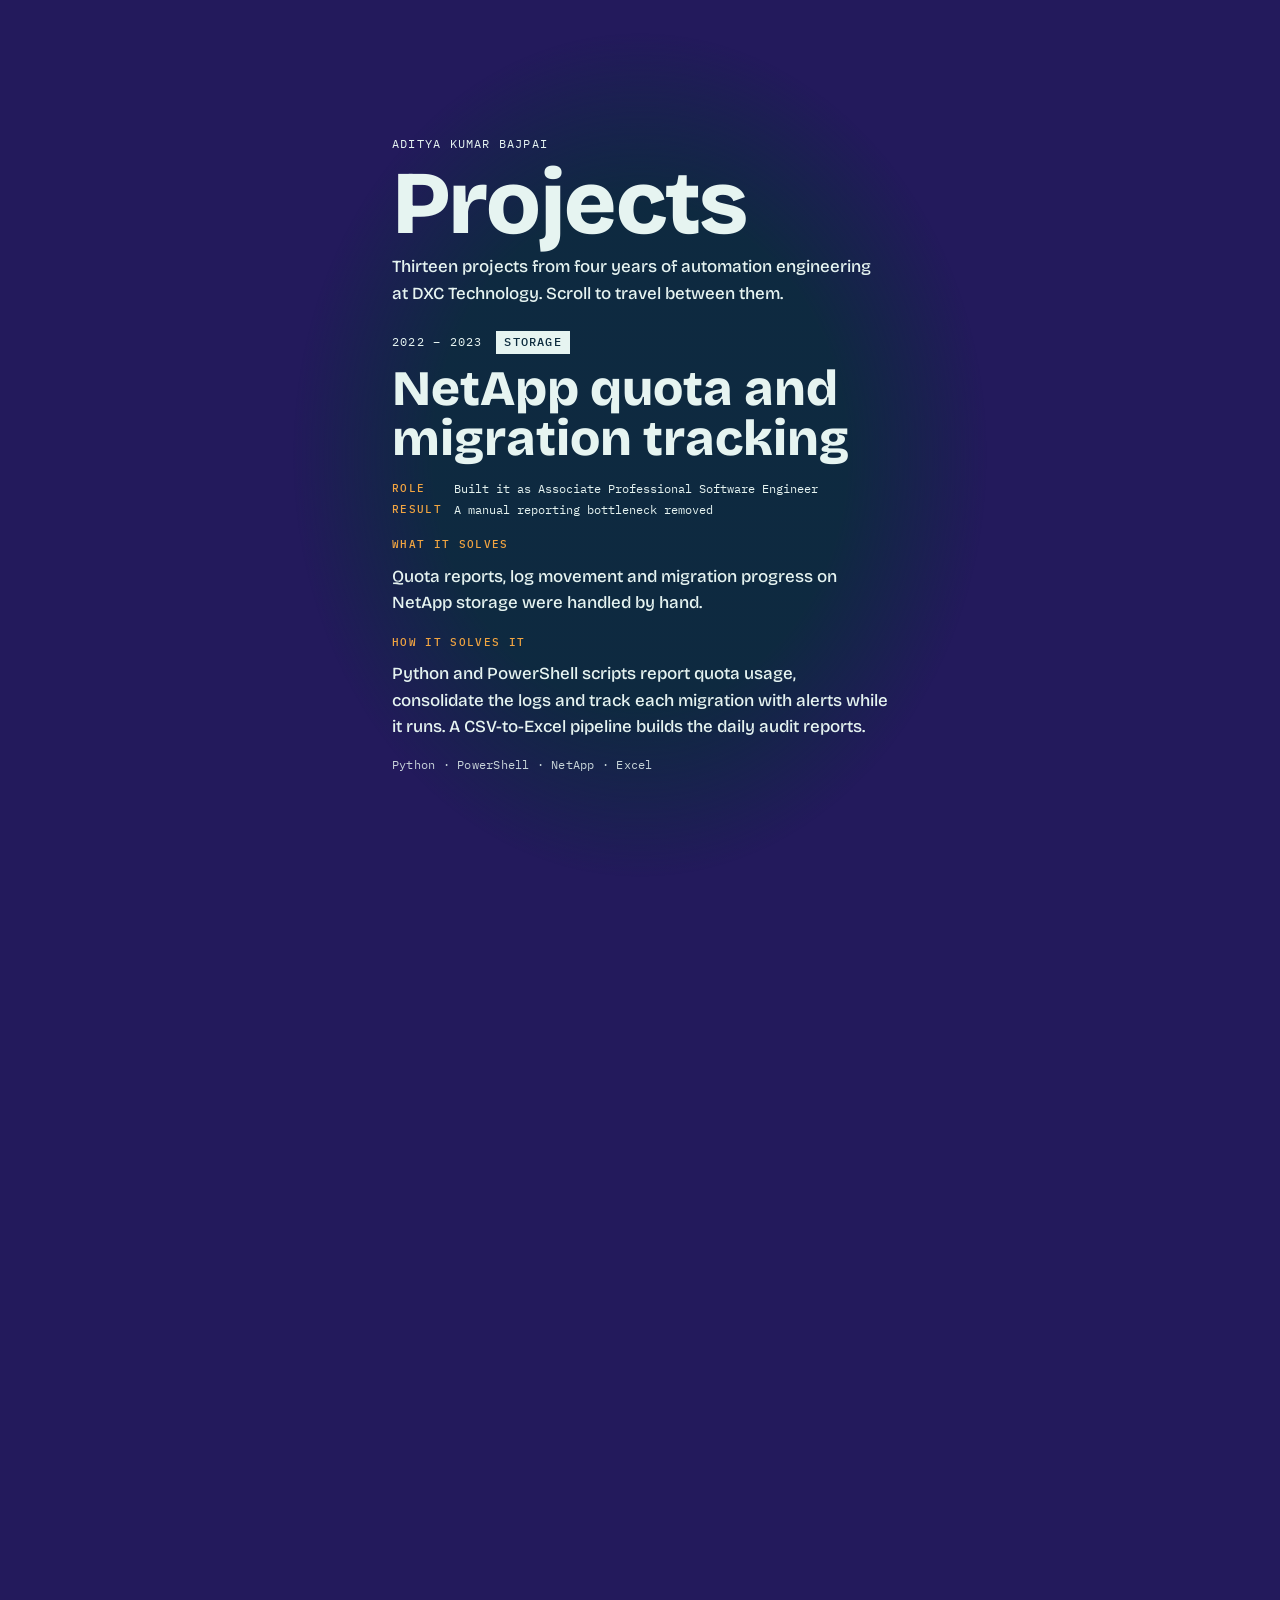
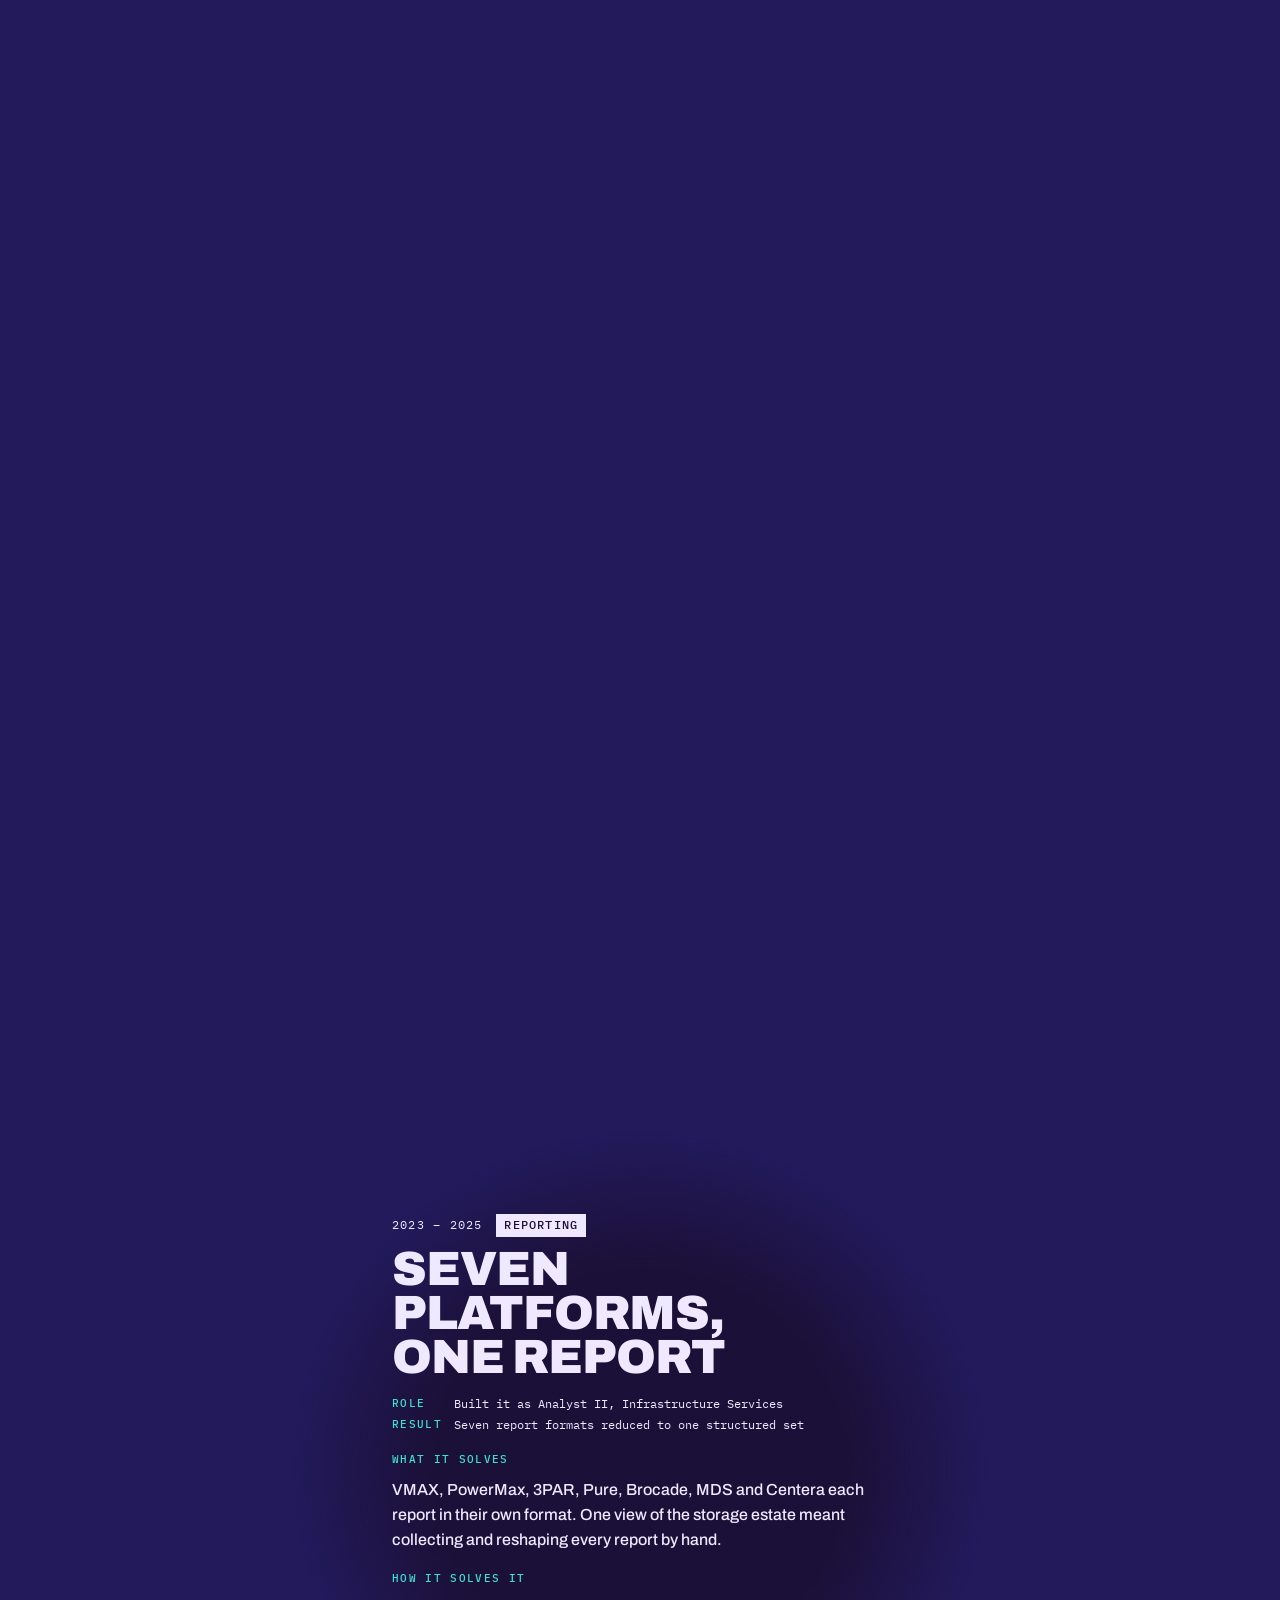
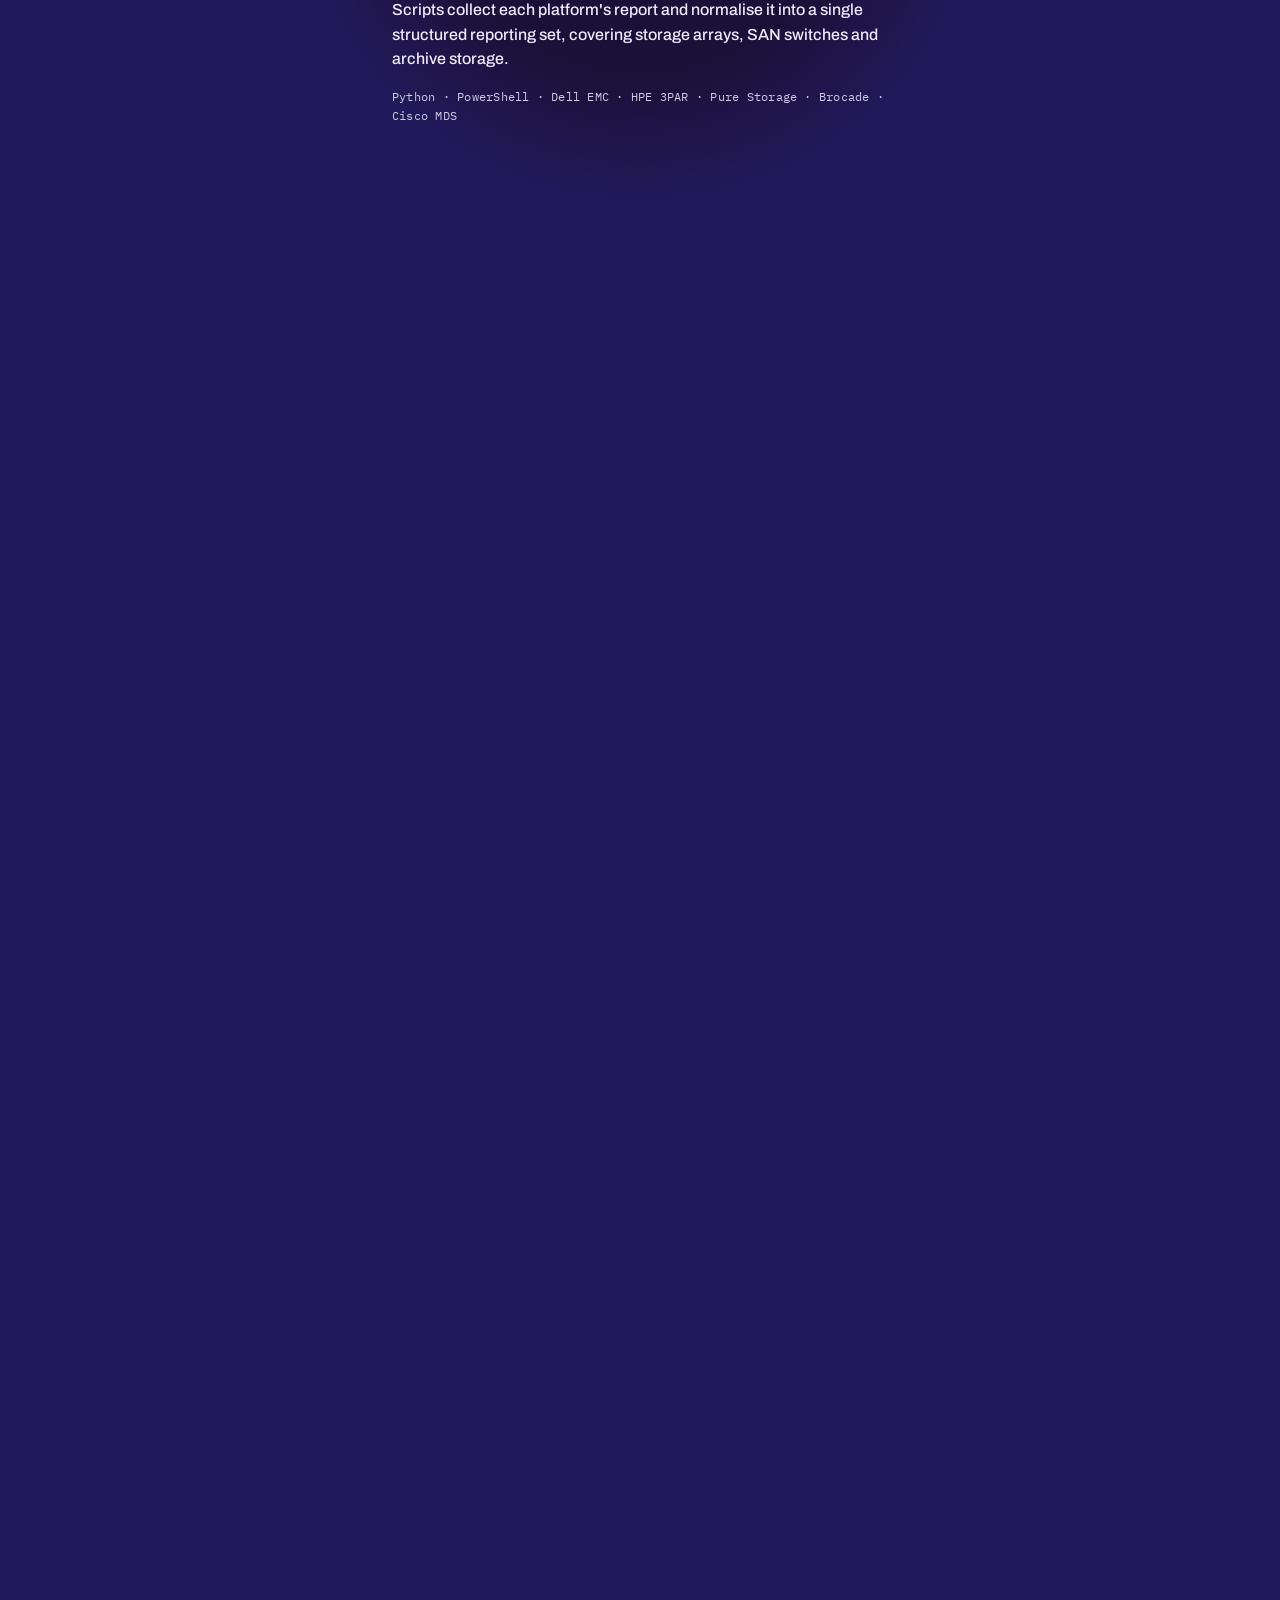
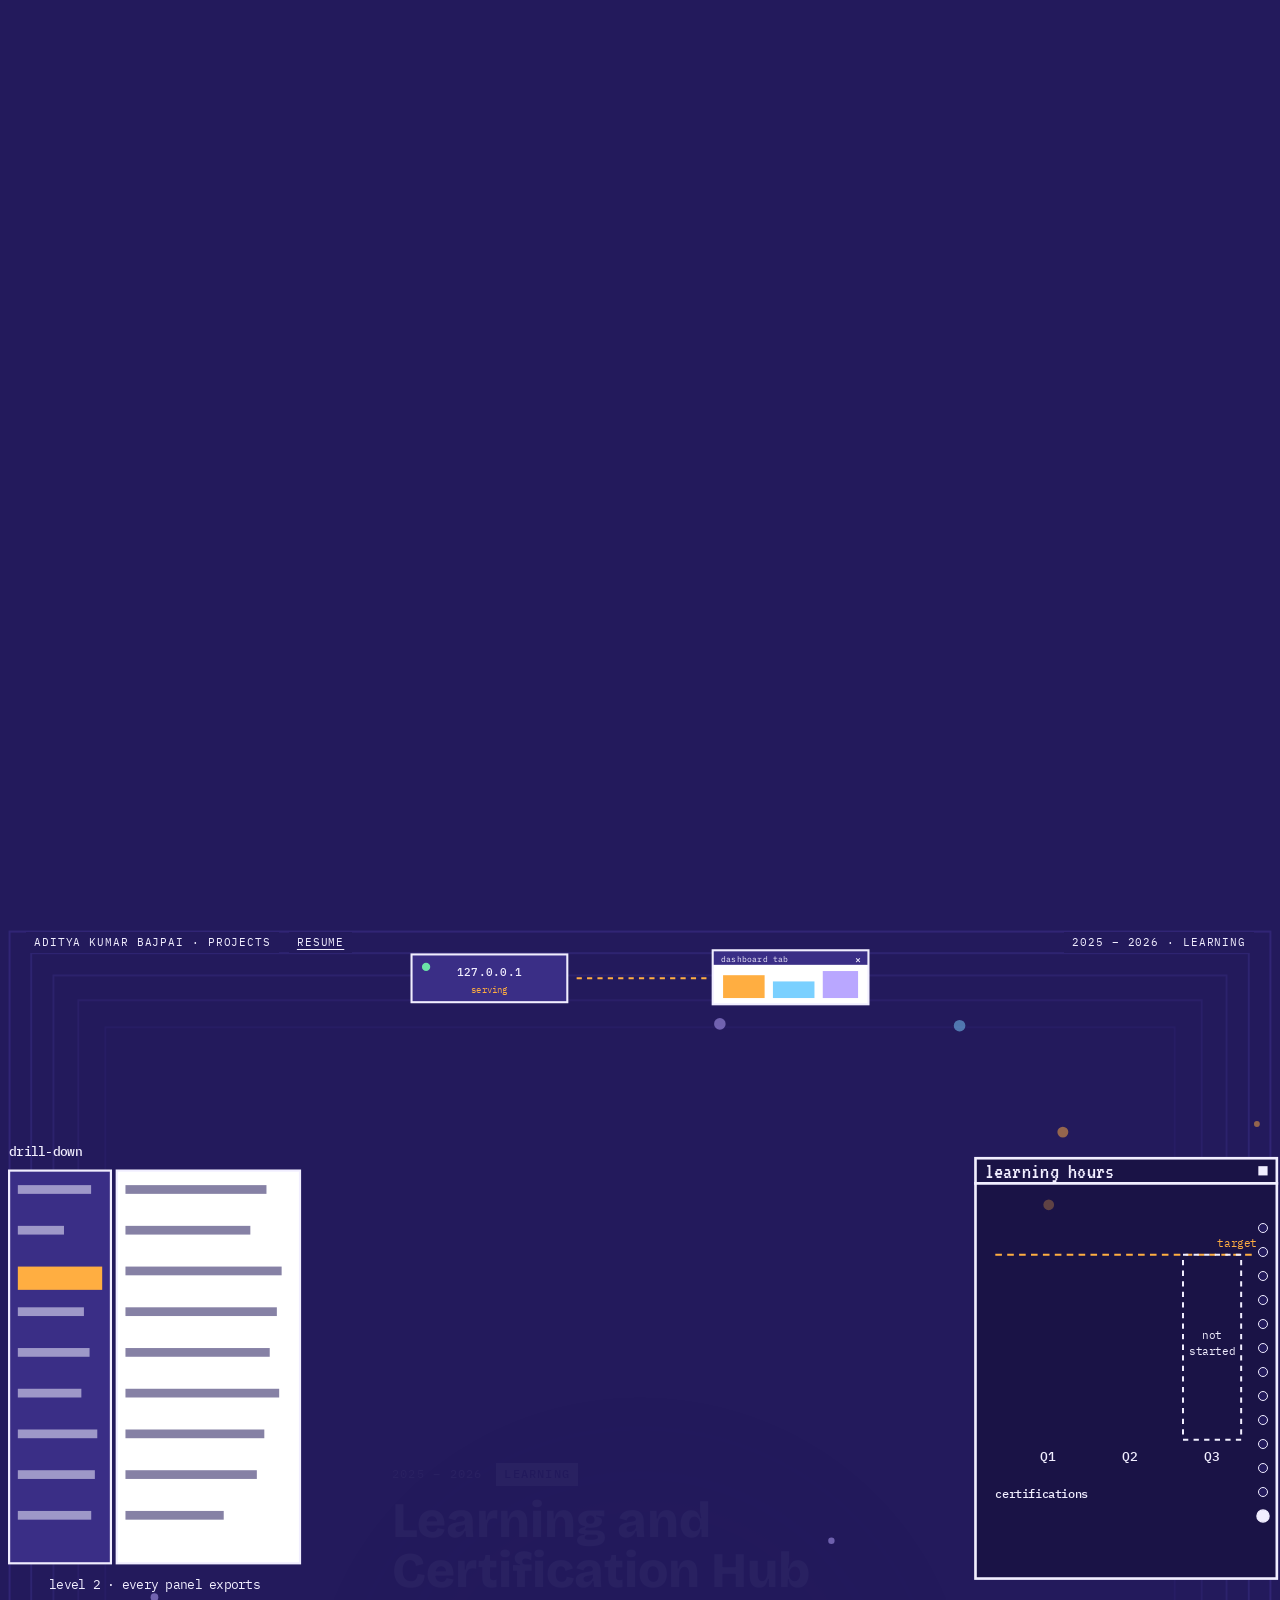
==== commit f7bde0ba: "Add files via upload" ====
--- a/projects.html
+++ b/projects.html
@@ -304,7 +304,7 @@
 if(!cb||!cb.getContext)return;
 root.classList.add('js');
 var BX=cb.getContext('2d'),FX=cf.getContext('2d');
-var RM=!!(window.matchMedia&&matchMedia('(prefers-reduced-motion: reduce)').matches);
+var RM=false; /* motion is always on, by the owner's choice */
 var W=0,H=0,MOB=false,L={};
 var TAU=Math.PI*2,PI=Math.PI;
 
